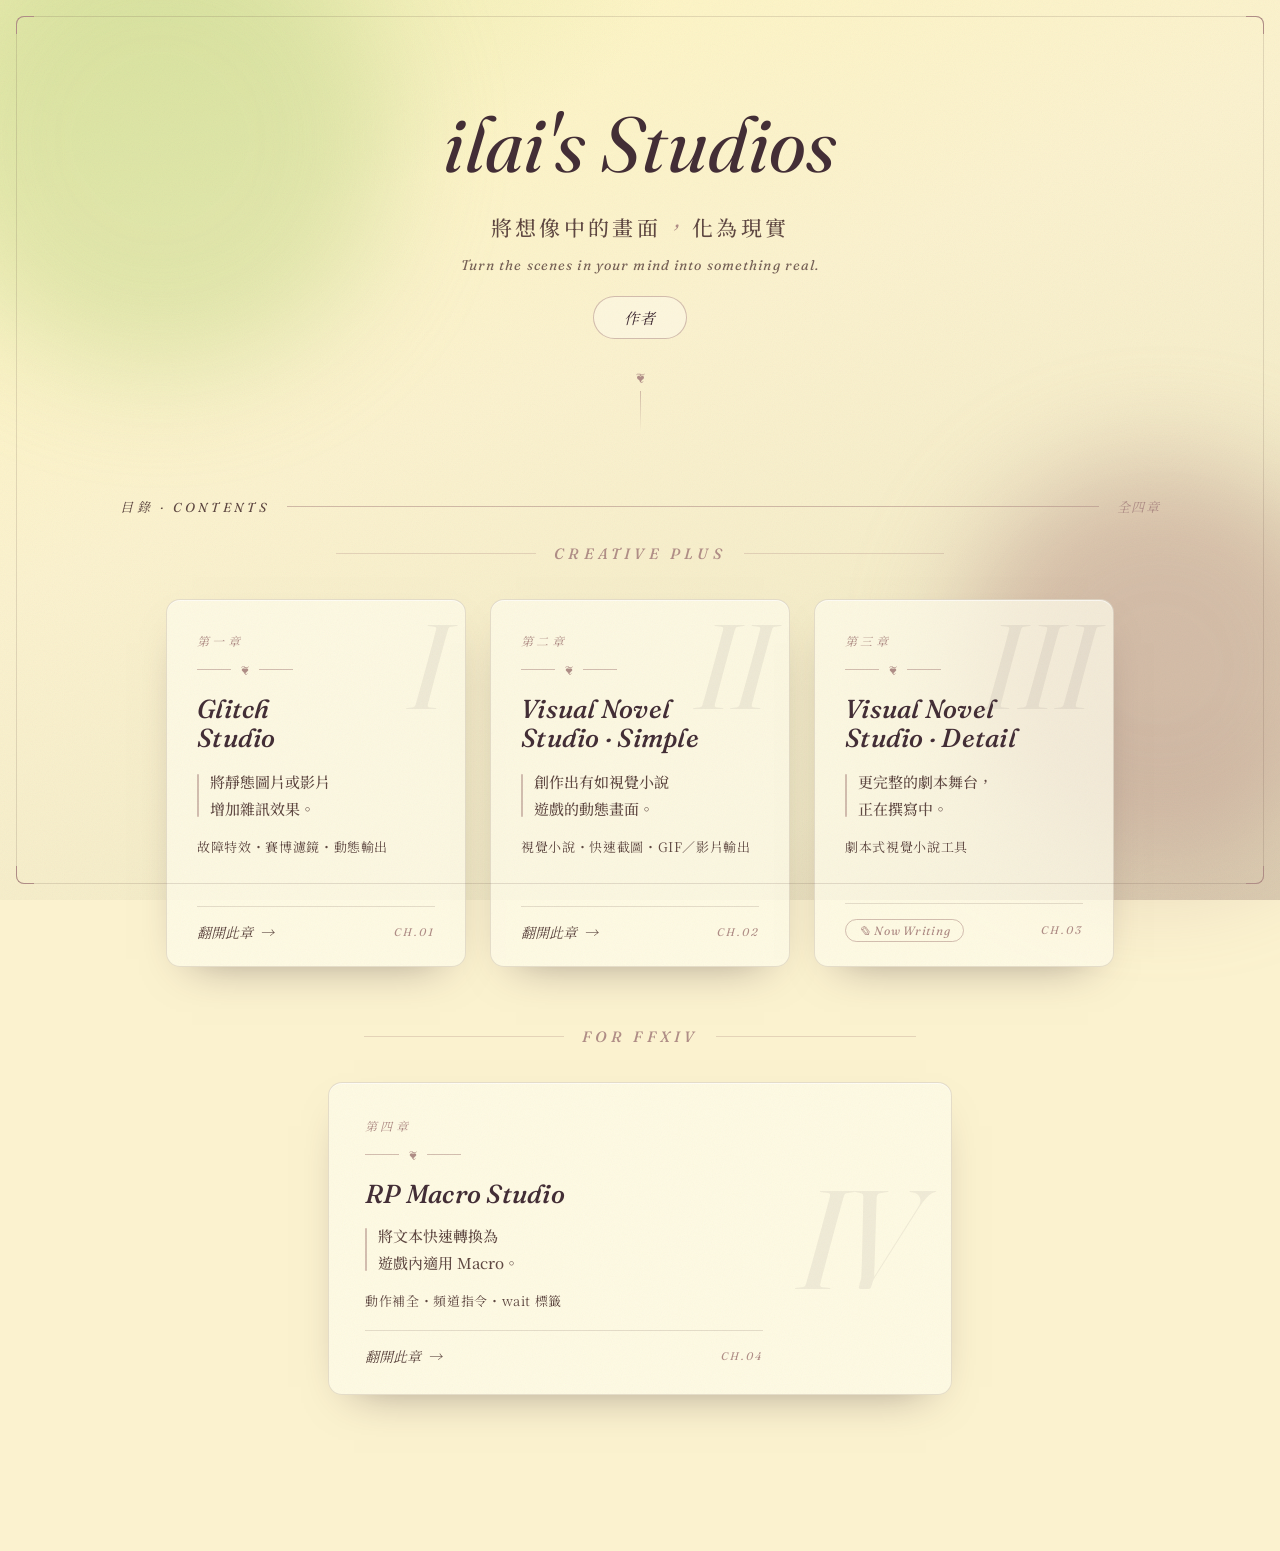
==== index.html @ 0c4a6fe7 "Refactor CSS styles for improved layout and responsiveness; update HTML structure for better accessi" ====
<!DOCTYPE html>
<html lang="zh-TW">
<head>
<meta charset="UTF-8">
<meta name="viewport" content="width=device-width, initial-scale=1">
<title>ilai's Studios</title>
<meta name="description" content="Tools for FFXIV roleplayers and creators by ilai. Visual Novel Studio, Glitch Studio, RP Macro Studio.">
<meta property="og:title" content="ilai's Studios">
<meta property="og:description" content="Tools for FFXIV roleplayers and creators">
<meta property="og:type" content="website">
<meta property="og:url" content="https://seiran-ilai.github.io/studio/">
<meta name="twitter:card" content="summary">
<meta name="twitter:title" content="ilai's Studios">
<meta name="twitter:description" content="Tools for FFXIV roleplayers and creators">

<link rel="preconnect" href="https://fonts.googleapis.com">
<link rel="preconnect" href="https://fonts.gstatic.com" crossorigin>
<link href="https://fonts.googleapis.com/css2?family=Fraunces:ital,opsz,wght@0,9..144,400;0,9..144,500;1,9..144,400;1,9..144,500&family=Noto+Serif+TC:wght@400;500;600&display=swap" rel="stylesheet">

<link rel="stylesheet" href="index.css">
</head>
<body>

  <div class="bg" aria-hidden="true"></div>
  <div class="orb orb-1" aria-hidden="true"></div>
  <div class="orb orb-2" aria-hidden="true"></div>

  <div class="frame" aria-hidden="true"><i class="tl"></i><i class="tr"></i><i class="bl"></i><i class="br"></i></div>

  <header class="hero">
    <h1 class="hero-title">ilai's&nbsp;Studios</h1>
    <p class="hero-tagline">將想像中的畫面<span class="sep">，</span>化為現實</p>
    <p class="hero-sub">Turn the scenes in your mind into something real.</p>
    <button type="button" class="cl-btn" id="open-author" aria-haspopup="dialog" aria-controls="author-modal">作者</button>
    <div class="ornament"><span class="dot">&#10086;</span><span class="drop"></span></div>
  </header>

  <div class="section-label">
    <span class="lbl">目錄 · Contents</span>
    <span class="rule"></span>
    <span class="count">全四章</span>
  </div>

  <nav class="tools" aria-label="工具列表">

    <h2 class="category-title"><span class="category-line"></span>Creative Plus<span class="category-line"></span></h2>
    <div class="tool-row creative-plus">
      <a class="tool-card" href="./glitch/" aria-label="開啟 Glitch Studio - 圖片與影片故障特效工具">
        <span class="ch-num" aria-hidden="true">I</span>
        <span class="ch-label">第一章</span>
        <div class="ch-rule"><span>&#10086;</span></div>
        <div class="tool-name">Glitch<br>Studio</div>
        <p class="ch-epigraph">將靜態圖片或影片<br>增加雜訊效果。</p>
        <div class="tool-desc">故障特效・賽博濾鏡・動態輸出</div>
        <div class="tool-open"><span class="go">翻開此章 <span aria-hidden="true">&#8594;</span></span><span class="pg">CH.01</span></div>
      </a>
      <a class="tool-card" href="./visual-novel-simple/" aria-label="開啟 Visual Novel Studio · Simple - 視覺小說快速截圖工具">
        <span class="ch-num" aria-hidden="true">II</span>
        <span class="ch-label">第二章</span>
        <div class="ch-rule"><span>&#10086;</span></div>
        <div class="tool-name">Visual Novel<br>Studio · Simple</div>
        <p class="ch-epigraph">創作出有如視覺小說<br>遊戲的動態畫面。</p>
        <div class="tool-desc">視覺小說・快速截圖・GIF／影片輸出</div>
        <div class="tool-open"><span class="go">翻開此章 <span aria-hidden="true">&#8594;</span></span><span class="pg">CH.02</span></div>
      </a>
      <div class="tool-card is-soon" aria-disabled="true" aria-label="Visual Novel Studio · Detail(撰寫中,尚未開放)">
        <span class="ch-num" aria-hidden="true">III</span>
        <span class="ch-label">第三章</span>
        <div class="ch-rule"><span>&#10086;</span></div>
        <div class="tool-name">Visual Novel<br>Studio · Detail</div>
        <p class="ch-epigraph">更完整的劇本舞台，<br>正在撰寫中。</p>
        <div class="tool-desc">劇本式視覺小說工具</div>
        <div class="tool-open"><span class="soon-badge">&#9998; Now Writing</span><span class="pg">CH.03</span></div>
      </div>
    </div>

    <h2 class="category-title"><span class="category-line"></span>For FFXIV<span class="category-line"></span></h2>
    <div class="tool-row for-ffxiv">
      <a class="tool-card tool-card--wide" href="./macro/" aria-label="開啟 RP Macro Studio - FFXIV 角色扮演巨集編輯工具">
        <span class="ch-num" aria-hidden="true">IV</span>
        <div class="tool-card-body">
          <span class="ch-label">第四章</span>
          <div class="ch-rule"><span>&#10086;</span></div>
          <div class="tool-name">RP Macro Studio</div>
          <p class="ch-epigraph">將文本快速轉換為<br>遊戲內適用 Macro。</p>
          <div class="tool-desc">動作補全・頻道指令・wait 標籤</div>
          <div class="tool-open"><span class="go">翻開此章 <span aria-hidden="true">&#8594;</span></span><span class="pg">CH.04</span></div>
        </div>
      </a>
    </div>

  </nav>

  <!-- 作者資訊 Modal -->
  <div id="author-modal" role="dialog" aria-modal="true" aria-labelledby="am-title">
    <div class="am-backdrop" data-close></div>
    <div class="am-card">
      <button type="button" class="am-close" id="close-author" aria-label="關閉">&times;</button>
      <div class="am-dot" aria-hidden="true">&#10086;</div>
      <div class="am-title" id="am-title">Made by ilai</div>
      <div class="am-links">
        <a class="am-link" href="https://www.threads.com/@ilai_sei" target="_blank" rel="noopener noreferrer" aria-label="作者的 Threads 主帳號 @ilai_sei(新分頁開啟)">
          <span class="am-plat">Threads (個人 / 工具)</span><span class="am-handle">@ilai_sei</span><span class="am-arrow" aria-hidden="true">&#8594;</span>
        </a>
        <a class="am-link" href="https://www.threads.com/@ilainosu.ffxiv" target="_blank" rel="noopener noreferrer" aria-label="作者的 FFXIV 創作 Threads 帳號 @ilainosu.ffxiv(新分頁開啟)">
          <span class="am-plat">Threads (FFXIV 創作)</span><span class="am-handle">@ilainosu.ffxiv</span><span class="am-arrow" aria-hidden="true">&#8594;</span>
        </a>
        <a class="am-link" href="https://www.plurk.com/ilai_sei" target="_blank" rel="noopener noreferrer" aria-label="作者的 Plurk 帳號 @ilai_sei(新分頁開啟)">
          <span class="am-plat">Plurk</span><span class="am-handle">@ilai_sei</span><span class="am-arrow" aria-hidden="true">&#8594;</span>
        </a>
      </div>
    </div>
  </div>

  <script src="index.js"></script>

</body>
</html>
---- index.css ----
:root {
  --cream:#fff7c0; --sage:#d4df9e; --plum:#432e36; --brown:#5f4842; --rose:#af8d86;
  --paper:rgba(255,252,235,0.72); --paper-hover:rgba(255,253,243,0.86);
  --line:rgba(95,72,66,0.16); --line-strong:rgba(175,141,134,0.55);
  --font-serif:"Fraunces","Noto Serif TC","Songti TC",Georgia,serif;
  --font-han:"Noto Serif TC","Songti TC","PingFang TC",serif;
  --font-mono:ui-monospace,"SF Mono","JetBrains Mono",Consolas,monospace;
  --ease:cubic-bezier(.22,.61,.36,1);
  --grain:url("data:image/svg+xml,%3Csvg xmlns='http://www.w3.org/2000/svg' width='180' height='180'%3E%3Cfilter id='n'%3E%3CfeTurbulence type='fractalNoise' baseFrequency='0.9' numOctaves='3' stitchTiles='stitch'/%3E%3C/filter%3E%3Crect width='100%25' height='100%25' filter='url(%23n)'/%3E%3C/svg%3E");
}
*{box-sizing:border-box;margin:0;padding:0;}
html,body{min-height:100vh;color:var(--brown);font-family:var(--font-han);-webkit-font-smoothing:antialiased;text-rendering:optimizeLegibility;}
body{
  position:relative;
  background-color:#fbf2cf;
  display:flex;flex-direction:column;align-items:center;
  padding:clamp(64px,10vw,104px) 24px 64px;overflow-x:hidden;
}
/* 固定背景層（三層漸層，搬離 body 以避免 background-attachment:fixed 的重繪成本） */
.bg{position:fixed;inset:0;z-index:0;pointer-events:none;
  background:
    radial-gradient(ellipse 72% 55% at 10% -8%, rgba(212,223,158,0.55), transparent 60%),
    radial-gradient(ellipse 64% 50% at 96% 108%, rgba(175,141,134,0.38), transparent 62%),
    linear-gradient(158deg,#fff7c0 0%,#fbf2cf 42%,#eee7c4 100%);
}
/* 背後模糊色暈 */
.orb{position:fixed;border-radius:50%;filter:blur(56px);z-index:0;pointer-events:none;}
.orb-1{width:460px;height:460px;background:#c9da92;opacity:.55;top:-90px;left:-70px;}
.orb-2{width:400px;height:400px;background:#b58f87;opacity:.50;bottom:4%;right:-80px;}
/* 全頁啞光顆粒 */
body::after{content:"";position:fixed;inset:0;z-index:1;pointer-events:none;opacity:.06;mix-blend-mode:multiply;background-image:var(--grain);}

/* ===== 視窗線框裝飾 ===== */
.frame{position:fixed;inset:16px;border:1px solid var(--line);border-radius:8px;z-index:3;pointer-events:none;
  opacity:0;transition:opacity 1s var(--ease) .2s;}
.loaded .frame{opacity:1;}
.frame i{position:absolute;width:18px;height:18px;border:1.5px solid var(--rose);}
.frame .tl{top:-1px;left:-1px;border-right:0;border-bottom:0;border-radius:8px 0 0 0;}
.frame .tr{top:-1px;right:-1px;border-left:0;border-bottom:0;border-radius:0 8px 0 0;}
.frame .bl{bottom:-1px;left:-1px;border-right:0;border-top:0;border-radius:0 0 0 8px;}
.frame .br{bottom:-1px;right:-1px;border-left:0;border-top:0;border-radius:0 0 8px 0;}

.hero,.tools,.author{position:relative;z-index:2;}

/* ===== Hero ===== */
.hero{text-align:center;margin-bottom:30px;max-width:760px;opacity:0;transform:translateY(20px);}
.loaded .hero{animation:rise .8s var(--ease) 0s forwards;}
.hero-title{font-family:var(--font-serif);font-optical-sizing:auto;font-weight:400;font-style:italic;
  font-size:clamp(46px,7.4vw,78px);line-height:1.05;color:var(--plum);letter-spacing:.005em;}
.hero-tagline{font-family:var(--font-han);font-weight:500;font-size:clamp(17px,2vw,21px);color:var(--brown);
  margin-top:26px;letter-spacing:.16em;}
.hero-tagline .sep{color:var(--rose);margin:0 .15em;font-style:italic;}
.hero-sub{font-family:var(--font-serif);font-style:italic;font-size:14px;color:var(--brown);opacity:.85;margin-top:14px;letter-spacing:.08em;}
.ornament{margin:30px auto 0;display:flex;flex-direction:column;align-items:center;gap:0;}
.ornament .dot{font-size:11px;color:var(--rose);margin-bottom:6px;}
.ornament .drop{width:1px;height:40px;background:linear-gradient(var(--line-strong),transparent);}

/* ===== Section label（線條 + 編號）===== */
.section-label{width:100%;max-width:1040px;display:flex;align-items:center;gap:18px;margin:36px 0 22px;
  opacity:0;transform:translateY(20px);}
.loaded .section-label{animation:rise .8s var(--ease) .08s forwards;}
.section-label .lbl{font-family:var(--font-serif);font-style:italic;font-size:13px;letter-spacing:.28em;
  text-transform:uppercase;color:var(--brown);white-space:nowrap;}
.section-label .rule{flex:1;height:1px;background:var(--line-strong);}
.section-label .count{font-family:var(--font-serif);font-style:italic;font-size:13px;color:var(--rose);letter-spacing:.1em;}

/* ===== Tool cards = 書籍章節扉頁 ===== */
.tools{display:block;width:100%;max-width:1000px;margin-bottom:92px;}
/* 分類標題（與卡片內「第 X 章」標籤同風格：襯線斜體大寫 + 兩側細線） */
.category-title{display:flex;align-items:center;justify-content:center;gap:18px;
  margin:60px 0 36px;font-family:var(--font-serif);font-style:italic;font-weight:500;
  font-size:15px;letter-spacing:.28em;text-transform:uppercase;color:var(--rose);
  opacity:0;transform:translateY(18px);}
.category-title:first-of-type{margin-top:6px;}
.loaded .category-title{animation:rise .8s var(--ease) forwards;}
.loaded .category-title:first-of-type{animation-delay:.12s;}
.loaded .category-title:nth-of-type(2){animation-delay:.34s;}
.category-line{flex:1;height:1px;background:var(--line-strong);opacity:.55;max-width:200px;}
/* 卡片列：水平並列、整體置中 */
.tool-row{display:flex;justify-content:center;align-items:stretch;gap:24px;flex-wrap:wrap;}
.tool-card{position:relative;display:flex;flex-direction:column;width:300px;flex:0 0 300px;min-height:368px;padding:32px 30px 24px;
  text-decoration:none;color:var(--brown);background:var(--paper);
  border:1px solid var(--line);border-radius:14px;
  box-shadow:0 1px 0 rgba(255,255,255,.65) inset,0 18px 44px -26px rgba(67,46,54,.55);
  overflow:hidden;opacity:0;transform:translateY(22px);
  transition:transform .35s var(--ease),border-color .35s var(--ease),background .35s var(--ease),box-shadow .35s var(--ease);}
.loaded .tool-card{animation:rise .8s var(--ease) forwards;}
.loaded .creative-plus .tool-card:nth-child(1){animation-delay:.18s;}
.loaded .creative-plus .tool-card:nth-child(2){animation-delay:.24s;}
.loaded .creative-plus .tool-card:nth-child(3){animation-delay:.30s;}
.loaded .for-ffxiv .tool-card{animation-delay:.40s;}
/* 撰寫中章節（不可點，半透明，無 hover 浮起） */
.tool-card.is-soon{cursor:not-allowed;opacity:.6;}
.tool-card.is-soon:hover{transform:none;background:var(--paper);border-color:var(--line);
  box-shadow:0 1px 0 rgba(255,255,255,.65) inset,0 18px 44px -26px rgba(67,46,54,.55);}
.tool-card.is-soon:hover::before{opacity:0;}
.tool-card.is-soon:hover .ch-num{opacity:.07;transform:none;}
.soon-badge{display:inline-flex;align-items:center;padding:3px 13px;border:1px solid var(--line-strong);
  border-radius:999px;font-family:var(--font-serif);font-style:italic;font-size:12px;letter-spacing:.06em;color:var(--rose);}
/* 啞光顆粒 */
.tool-card::after{content:"";position:absolute;inset:0;border-radius:inherit;pointer-events:none;background-image:var(--grain);opacity:.05;mix-blend-mode:multiply;}
/* 內框線（hover 浮現）*/
.tool-card::before{content:"";position:absolute;inset:9px;border:1px solid var(--line-strong);border-radius:9px;opacity:0;transition:opacity .35s var(--ease);pointer-events:none;}
.tool-card:hover{transform:translateY(-6px);background:var(--paper-hover);border-color:var(--line-strong);
  box-shadow:0 1px 0 rgba(255,255,255,.8) inset,0 26px 54px -24px rgba(67,46,54,.5);}
.tool-card:hover::before{opacity:.55;}
/* 按壓回饋（寫在 hover 之後，避免 transform 衝突） */
.tool-card:active{transform:translateY(-3px) scale(.995);}
.tool-card:focus-visible{outline:2px solid var(--rose);outline-offset:3px;}
/* 巨大章節羅馬數字浮水印 */
.ch-num{position:absolute;top:6px;right:20px;font-family:var(--font-serif);font-style:italic;font-weight:400;
  font-size:120px;line-height:1;color:var(--plum);opacity:.07;letter-spacing:-.02em;pointer-events:none;user-select:none;
  transition:opacity .35s var(--ease),transform .35s var(--ease);}
.tool-card:hover .ch-num{opacity:.13;transform:translateY(-3px);}
/* 章節標籤 */
.ch-label{font-family:var(--font-serif);font-style:italic;font-size:12px;letter-spacing:.28em;text-transform:uppercase;color:var(--rose);}
/* 裝飾分隔線 ── ❦ ── */
.ch-rule{display:flex;align-items:center;gap:9px;margin:13px 0 18px;width:96px;color:var(--line-strong);}
.ch-rule::before,.ch-rule::after{content:"";height:1px;flex:1;background:var(--line-strong);}
.ch-rule span{font-size:10px;color:var(--rose);}
.tool-icon{font-size:25px;line-height:1;margin-bottom:14px;filter:grayscale(.15);user-select:none;}
.tool-name{font-family:var(--font-serif);font-optical-sizing:auto;font-style:italic;font-weight:500;font-size:26px;line-height:1.12;color:var(--plum);letter-spacing:.01em;margin-bottom:16px;}
/* 章節引文 */
.ch-epigraph{position:relative;font-family:var(--font-han);font-weight:500;font-size:15px;line-height:1.78;color:var(--brown);margin-bottom:14px;padding-left:13px;}
.ch-epigraph::before{content:"";position:absolute;left:0;top:5px;bottom:5px;width:2px;background:var(--line-strong);border-radius:2px;}
.tool-desc{font-size:13px;line-height:1.7;color:var(--brown);letter-spacing:.05em;flex:1;}
.tool-open{margin-top:18px;padding-top:15px;border-top:1px solid var(--line);font-family:var(--font-serif);font-style:italic;font-size:14px;color:var(--brown);display:flex;align-items:center;justify-content:space-between;}
.tool-open .go{display:inline-flex;align-items:center;gap:7px;transition:gap .25s var(--ease),color .25s var(--ease);}
.tool-card:hover .tool-open .go{color:var(--plum);gap:12px;}
.tool-open .pg{font-size:11px;letter-spacing:.18em;color:var(--rose);}

/* ===== 橫式章節卡（第四章孤卡）===== */
.tool-card--wide{width:100%;max-width:624px;flex:0 0 auto;min-height:auto;padding:34px 188px 28px 36px;}
.tool-card--wide .tool-card-body{display:flex;flex-direction:column;}
.tool-card--wide .tool-name{margin-bottom:14px;}
.tool-card--wide .tool-desc{flex:0 0 auto;}
.tool-card--wide .ch-num{top:50%;right:40px;bottom:auto;transform:translateY(-50%);font-size:140px;}
.tool-card--wide:hover .ch-num{transform:translateY(-50%) translateY(-3px);}

/* ===== Author 面板 ===== */
.author{width:100%;max-width:560px;padding:46px 44px 38px;text-align:center;background:rgba(255,252,235,0.78);
  border:1px solid var(--line);border-radius:20px;
  box-shadow:0 1px 0 rgba(255,255,255,.7) inset,0 28px 64px -32px rgba(67,46,54,.5);
  overflow:hidden;opacity:0;transform:translateY(22px);}
.loaded .author{animation:rise .8s var(--ease) .46s forwards;}
.author::after{content:"";position:absolute;inset:0;border-radius:inherit;pointer-events:none;background-image:var(--grain);opacity:.05;mix-blend-mode:multiply;}
/* 奧付・版權頁 Colophon */
.cl-dot{font-size:12px;color:var(--rose);}
.cl-lbl{font-family:var(--font-serif);font-style:italic;font-size:12px;letter-spacing:.28em;text-transform:uppercase;color:var(--rose);margin:8px 0 16px;}
.cl-frame{border-top:1px solid var(--line-strong);border-bottom:1px solid var(--line-strong);padding:22px 0;margin-bottom:24px;}
.cl-title{font-family:var(--font-serif);font-optical-sizing:auto;font-style:italic;font-weight:500;font-size:30px;color:var(--plum);letter-spacing:.01em;}
/* 顯示作者資訊按鈕 */
.cl-btn{display:inline-flex;align-items:center;gap:10px;margin-top:22px;padding:10px 30px;cursor:pointer;
  font-family:var(--font-serif);font-style:italic;font-size:15px;letter-spacing:.04em;color:var(--plum);
  background:rgba(255,255,255,.3);border:1px solid var(--line-strong);border-radius:999px;
  transition:background .2s var(--ease),transform .2s var(--ease),box-shadow .2s var(--ease);}
.cl-btn:hover{background:rgba(255,255,255,.55);transform:translateY(-2px);box-shadow:0 10px 24px -14px rgba(67,46,54,.5);}
.cl-btn:active{transform:translateY(0) scale(.98);}
.cl-btn:focus-visible{outline:2px solid var(--rose);outline-offset:3px;}
.cl-btn .ic{font-size:14px;color:var(--rose);transition:transform .2s var(--ease);}
.cl-btn:hover .ic{transform:translateX(3px);}
.author-msg{font-family:var(--font-serif);font-style:italic;font-size:14px;color:var(--brown);line-height:2;letter-spacing:.02em;}

/* ===== 作者資訊 Modal ===== */
#author-modal{position:fixed;inset:0;z-index:40;display:flex;align-items:center;justify-content:center;padding:24px;
  opacity:0;visibility:hidden;transition:opacity .3s var(--ease),visibility .3s var(--ease);}
#author-modal.open{opacity:1;visibility:visible;}
.am-backdrop{position:absolute;inset:0;background:rgba(50,34,40,.34);backdrop-filter:blur(4px);-webkit-backdrop-filter:blur(4px);}
.am-card{position:relative;width:100%;max-width:440px;padding:40px 38px 34px;text-align:center;
  background:rgba(255,253,243,.82);backdrop-filter:blur(24px) saturate(1.3);-webkit-backdrop-filter:blur(24px) saturate(1.3);
  border:1px solid var(--line-strong);border-radius:20px;
  box-shadow:0 1px 0 rgba(255,255,255,.8) inset,0 40px 90px -40px rgba(67,46,54,.6);
  transform:translateY(16px) scale(.97);transition:transform .35s var(--ease);overflow:hidden;}
#author-modal.open .am-card{transform:translateY(0) scale(1);}
.am-card::after{content:"";position:absolute;inset:0;border-radius:inherit;pointer-events:none;background-image:var(--grain);opacity:.05;mix-blend-mode:multiply;}
.am-close{position:absolute;top:14px;right:16px;width:32px;height:32px;display:flex;align-items:center;justify-content:center;
  cursor:pointer;border:none;background:transparent;color:var(--rose);font-size:20px;line-height:1;border-radius:50%;transition:background .2s,color .2s;}
.am-close:hover{background:rgba(175,141,134,.18);color:var(--plum);}
.am-close:focus-visible{outline:2px solid var(--rose);outline-offset:2px;}
.am-dot{font-size:12px;color:var(--rose);}
.am-title{font-family:var(--font-serif);font-style:italic;font-weight:500;font-size:26px;color:var(--plum);margin:6px 0 22px;letter-spacing:.03em;}
.am-links{display:flex;flex-direction:column;}
.am-link{display:grid;grid-template-columns:minmax(130px,max-content) 1fr auto;align-items:center;gap:14px;width:100%;
  padding:15px 14px;border-bottom:1px solid var(--line);color:var(--brown);text-decoration:none;font-size:14px;border-radius:8px;
  transition:background .2s var(--ease),padding-left .2s var(--ease);}
.am-link:first-child{border-top:1px solid var(--line);}
.am-link:hover{background:rgba(255,255,255,.5);padding-left:20px;}
.am-link:focus-visible{outline:2px solid var(--rose);outline-offset:2px;}
.am-plat{font-family:var(--font-han);color:var(--plum);font-weight:600;letter-spacing:.04em;text-align:left;white-space:nowrap;}
.am-handle{font-family:var(--font-mono);font-size:12.5px;color:var(--rose);text-align:left;}
.am-arrow{color:var(--rose);font-size:14px;transition:transform .18s var(--ease);}
.am-link:hover .am-arrow{transform:translateX(4px);color:var(--plum);}

@keyframes rise{to{opacity:1;transform:translateY(0);}}

@media (prefers-reduced-motion:reduce){
  .hero,.tool-card,.author,.section-label,.category-title{animation:none!important;opacity:1!important;transform:none!important;}
  .frame{opacity:1;}
}

/* ===== 響應式 ===== */
@media (max-width:720px){
  .tool-card{flex-basis:100%;min-height:auto;}
  .tool-card--wide{max-width:100%;padding:32px 30px 24px;}
  .tool-card--wide .ch-num,.ch-num{top:6px;right:20px;bottom:auto;transform:none;font-size:88px;}
  .tool-card--wide:hover .ch-num{transform:translateY(-3px);}
  .tool-card:hover .ch-num{transform:translateY(-3px);}
}
@media (max-width:600px){
  .author{padding:36px 24px 30px;}
}
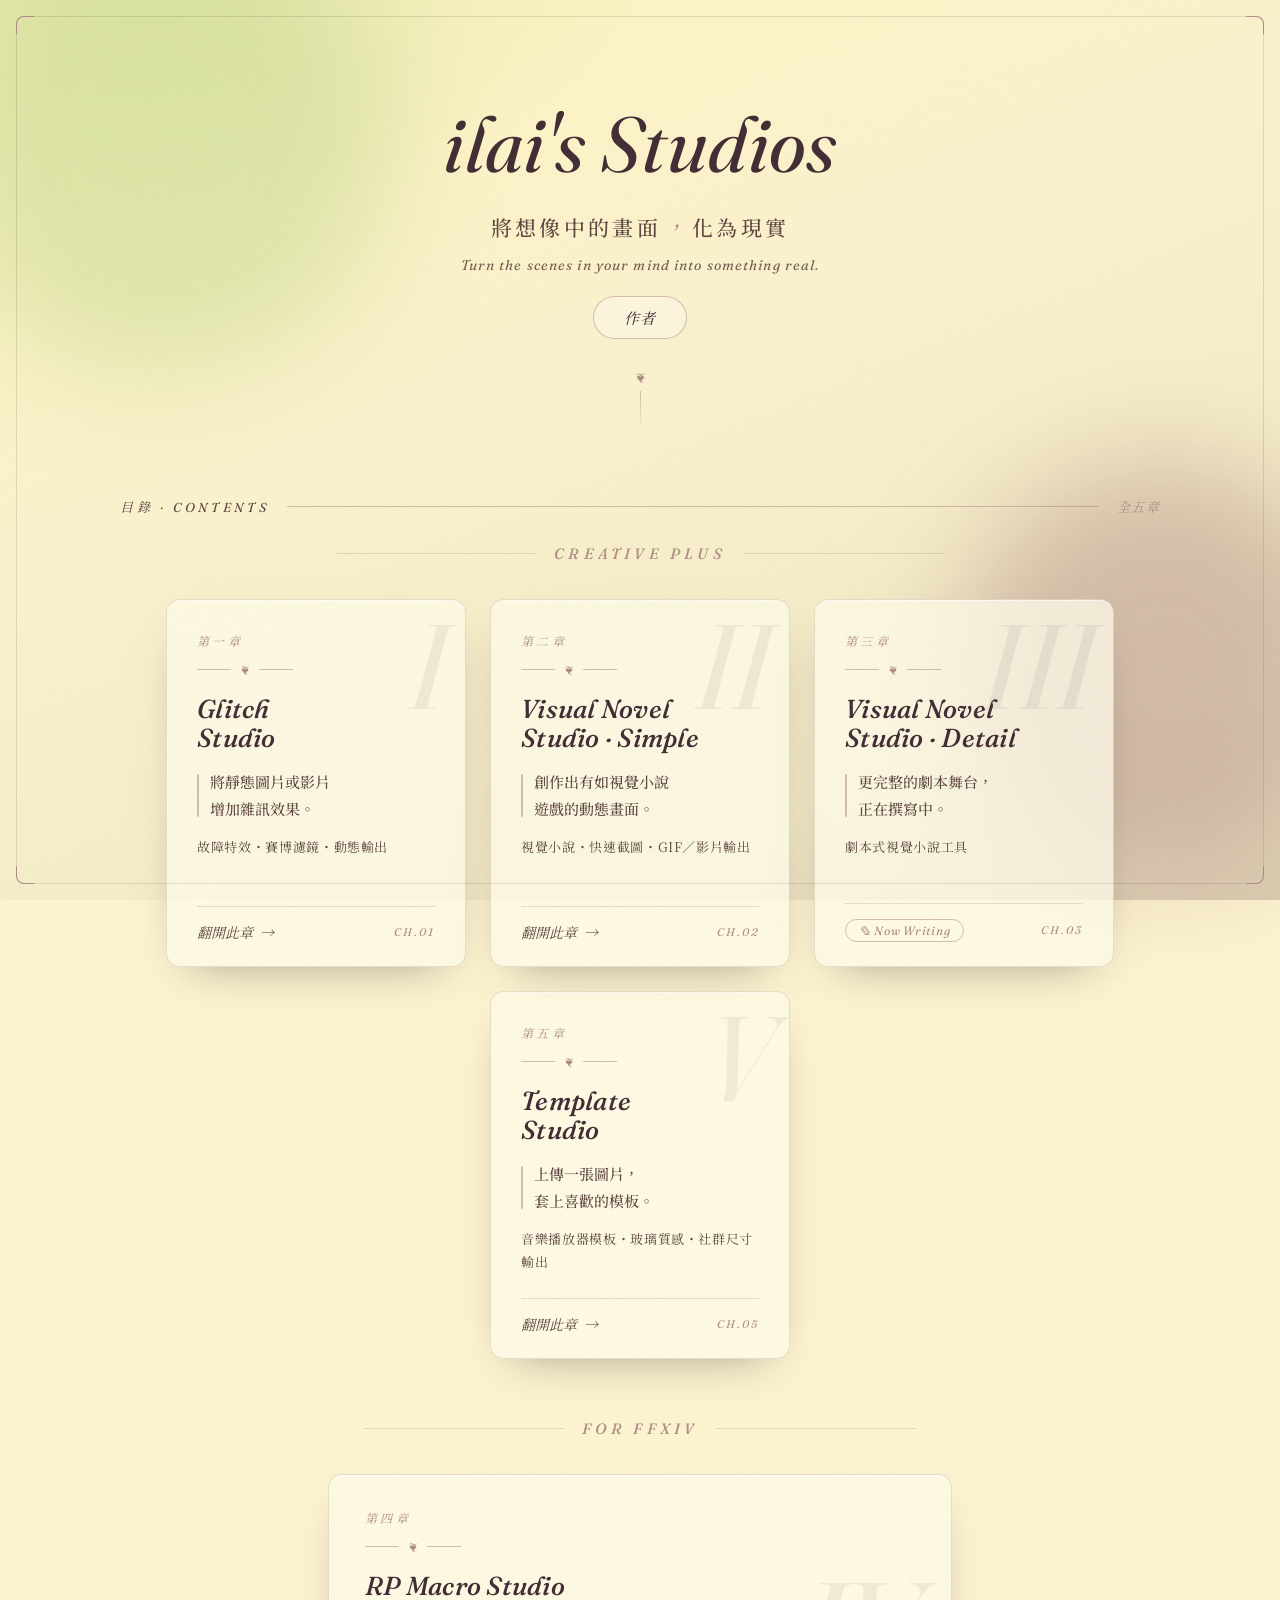
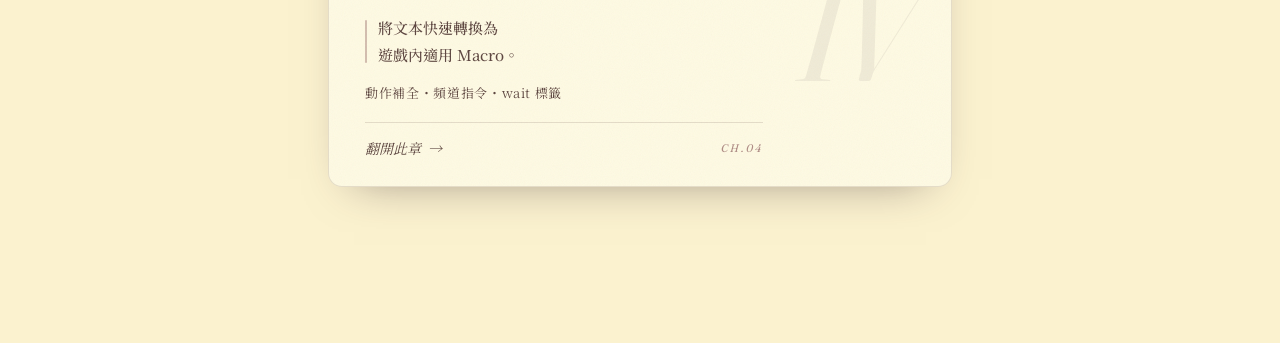
==== commit deaec4da: "新增 Template Studio:模板創作工具(第一個模板 Music Player) - 上傳圖片/影片,套用音樂播放器卡片模板 - 三種玻璃材質(霧面/鏡面/液態玻璃)+ 卡片色系(中性/純色" ====
--- a/index.html
+++ b/index.html
@@ -38,7 +38,7 @@
   <div class="section-label">
     <span class="lbl">目錄 · Contents</span>
     <span class="rule"></span>
-    <span class="count">全四章</span>
+    <span class="count">全五章</span>
   </div>
 
   <nav class="tools" aria-label="工具列表">
@@ -72,6 +72,15 @@
         <div class="tool-desc">劇本式視覺小說工具</div>
         <div class="tool-open"><span class="soon-badge">&#9998; Now Writing</span><span class="pg">CH.03</span></div>
       </div>
+      <a class="tool-card" href="./templates/" aria-label="開啟 Template Studio - 上傳圖片或影片套用模板,輸出社群尺寸素材">
+        <span class="ch-num" aria-hidden="true">V</span>
+        <span class="ch-label">第五章</span>
+        <div class="ch-rule"><span>&#10086;</span></div>
+        <div class="tool-name">Template<br>Studio</div>
+        <p class="ch-epigraph">上傳一張圖片，<br>套上喜歡的模板。</p>
+        <div class="tool-desc">音樂播放器模板・玻璃質感・社群尺寸輸出</div>
+        <div class="tool-open"><span class="go">翻開此章 <span aria-hidden="true">&#8594;</span></span><span class="pg">CH.05</span></div>
+      </a>
     </div>
 
     <h2 class="category-title"><span class="category-line"></span>For FFXIV<span class="category-line"></span></h2>
--- a/index.css
+++ b/index.css
@@ -88,6 +88,7 @@
 .loaded .creative-plus .tool-card:nth-child(1){animation-delay:.18s;}
 .loaded .creative-plus .tool-card:nth-child(2){animation-delay:.24s;}
 .loaded .creative-plus .tool-card:nth-child(3){animation-delay:.30s;}
+.loaded .creative-plus .tool-card:nth-child(4){animation-delay:.36s;}
 .loaded .for-ffxiv .tool-card{animation-delay:.40s;}
 /* 撰寫中章節（不可點，半透明，無 hover 浮起） */
 .tool-card.is-soon{cursor:not-allowed;opacity:.6;}
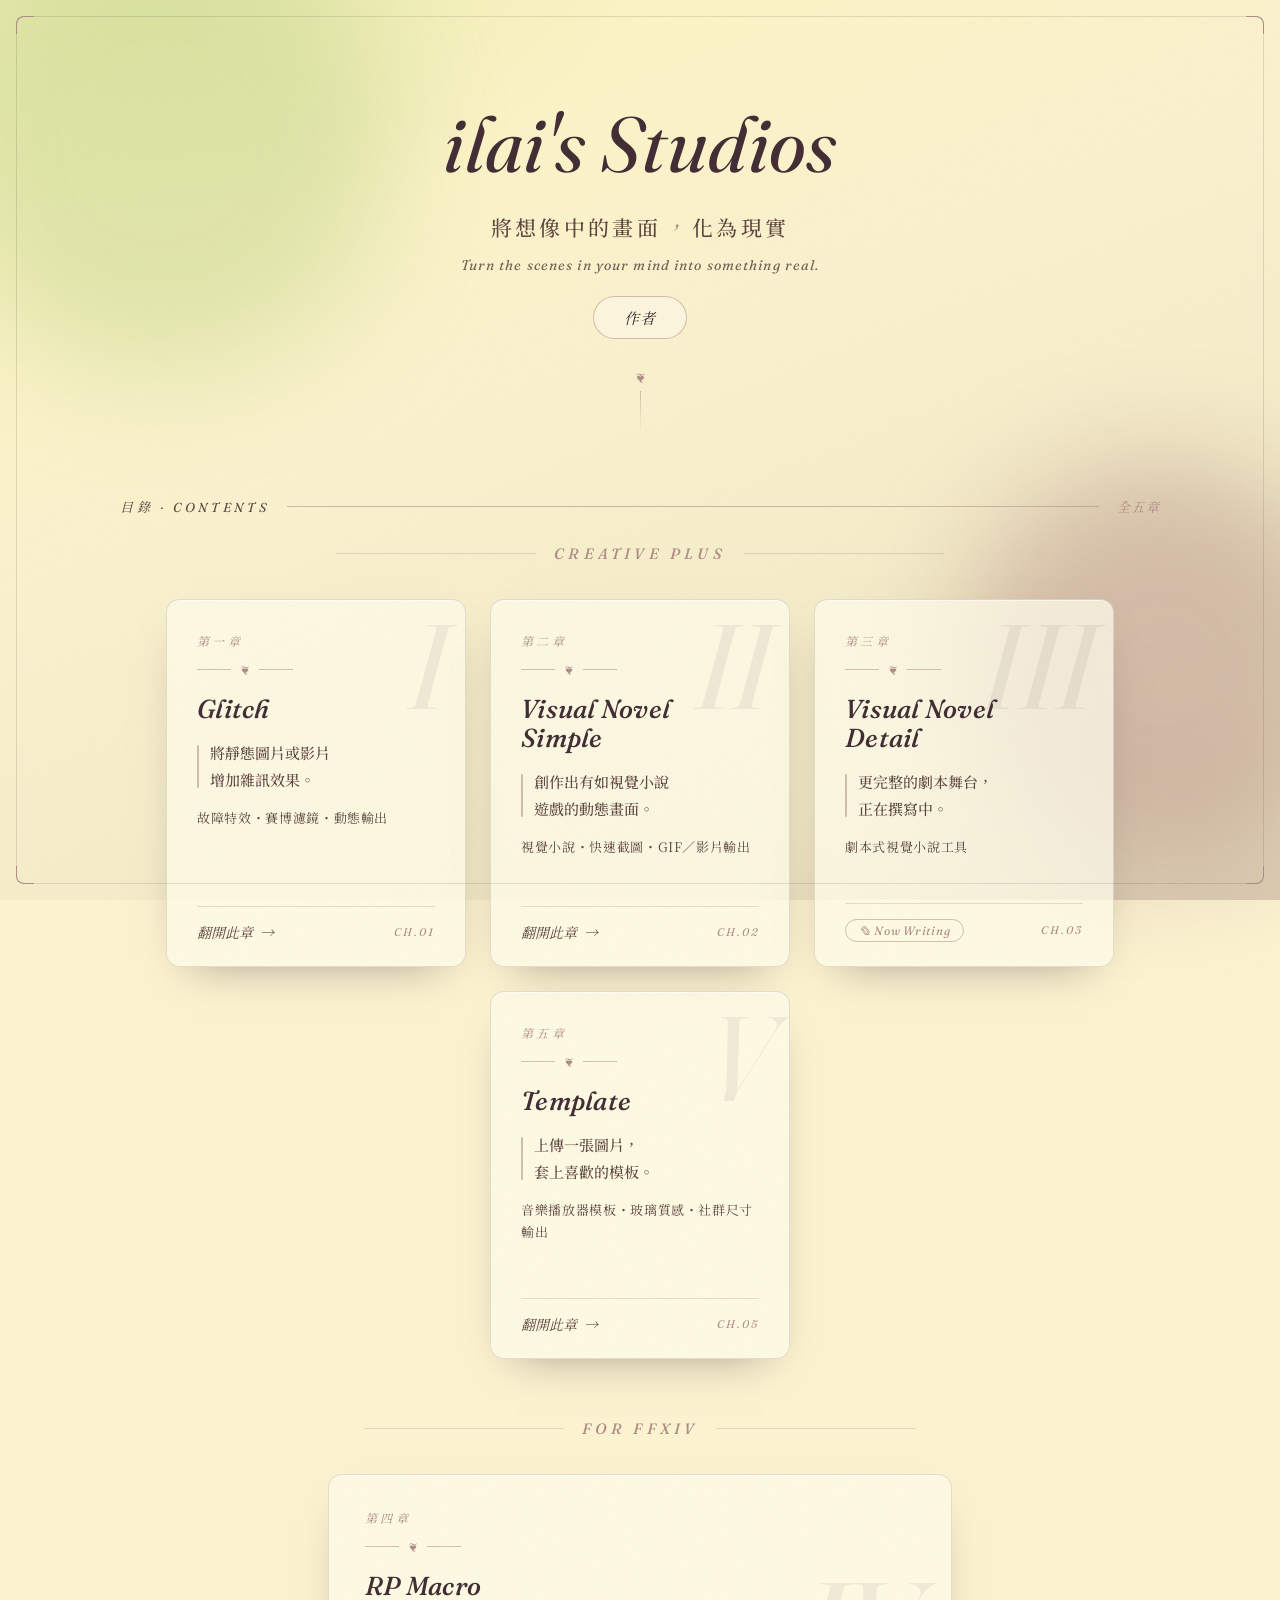
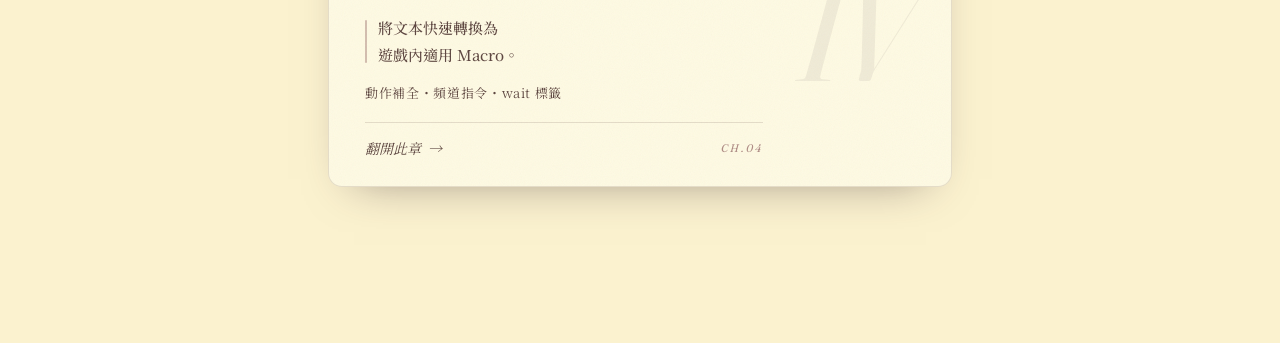
==== commit e6306557: "入口頁工具卡片名稱移除 Studio;Template Studio 與 music-player 模板更新 Co-Authored-By: Claude Opus 4.8 (1M context) " ====
--- a/index.html
+++ b/index.html
@@ -49,7 +49,7 @@
         <span class="ch-num" aria-hidden="true">I</span>
         <span class="ch-label">第一章</span>
         <div class="ch-rule"><span>&#10086;</span></div>
-        <div class="tool-name">Glitch<br>Studio</div>
+        <div class="tool-name">Glitch</div>
         <p class="ch-epigraph">將靜態圖片或影片<br>增加雜訊效果。</p>
         <div class="tool-desc">故障特效・賽博濾鏡・動態輸出</div>
         <div class="tool-open"><span class="go">翻開此章 <span aria-hidden="true">&#8594;</span></span><span class="pg">CH.01</span></div>
@@ -58,7 +58,7 @@
         <span class="ch-num" aria-hidden="true">II</span>
         <span class="ch-label">第二章</span>
         <div class="ch-rule"><span>&#10086;</span></div>
-        <div class="tool-name">Visual Novel<br>Studio · Simple</div>
+        <div class="tool-name">Visual Novel<br>Simple</div>
         <p class="ch-epigraph">創作出有如視覺小說<br>遊戲的動態畫面。</p>
         <div class="tool-desc">視覺小說・快速截圖・GIF／影片輸出</div>
         <div class="tool-open"><span class="go">翻開此章 <span aria-hidden="true">&#8594;</span></span><span class="pg">CH.02</span></div>
@@ -67,7 +67,7 @@
         <span class="ch-num" aria-hidden="true">III</span>
         <span class="ch-label">第三章</span>
         <div class="ch-rule"><span>&#10086;</span></div>
-        <div class="tool-name">Visual Novel<br>Studio · Detail</div>
+        <div class="tool-name">Visual Novel<br>Detail</div>
         <p class="ch-epigraph">更完整的劇本舞台，<br>正在撰寫中。</p>
         <div class="tool-desc">劇本式視覺小說工具</div>
         <div class="tool-open"><span class="soon-badge">&#9998; Now Writing</span><span class="pg">CH.03</span></div>
@@ -76,7 +76,7 @@
         <span class="ch-num" aria-hidden="true">V</span>
         <span class="ch-label">第五章</span>
         <div class="ch-rule"><span>&#10086;</span></div>
-        <div class="tool-name">Template<br>Studio</div>
+        <div class="tool-name">Template</div>
         <p class="ch-epigraph">上傳一張圖片，<br>套上喜歡的模板。</p>
         <div class="tool-desc">音樂播放器模板・玻璃質感・社群尺寸輸出</div>
         <div class="tool-open"><span class="go">翻開此章 <span aria-hidden="true">&#8594;</span></span><span class="pg">CH.05</span></div>
@@ -90,7 +90,7 @@
         <div class="tool-card-body">
           <span class="ch-label">第四章</span>
           <div class="ch-rule"><span>&#10086;</span></div>
-          <div class="tool-name">RP Macro Studio</div>
+          <div class="tool-name">RP Macro</div>
           <p class="ch-epigraph">將文本快速轉換為<br>遊戲內適用 Macro。</p>
           <div class="tool-desc">動作補全・頻道指令・wait 標籤</div>
           <div class="tool-open"><span class="go">翻開此章 <span aria-hidden="true">&#8594;</span></span><span class="pg">CH.04</span></div>
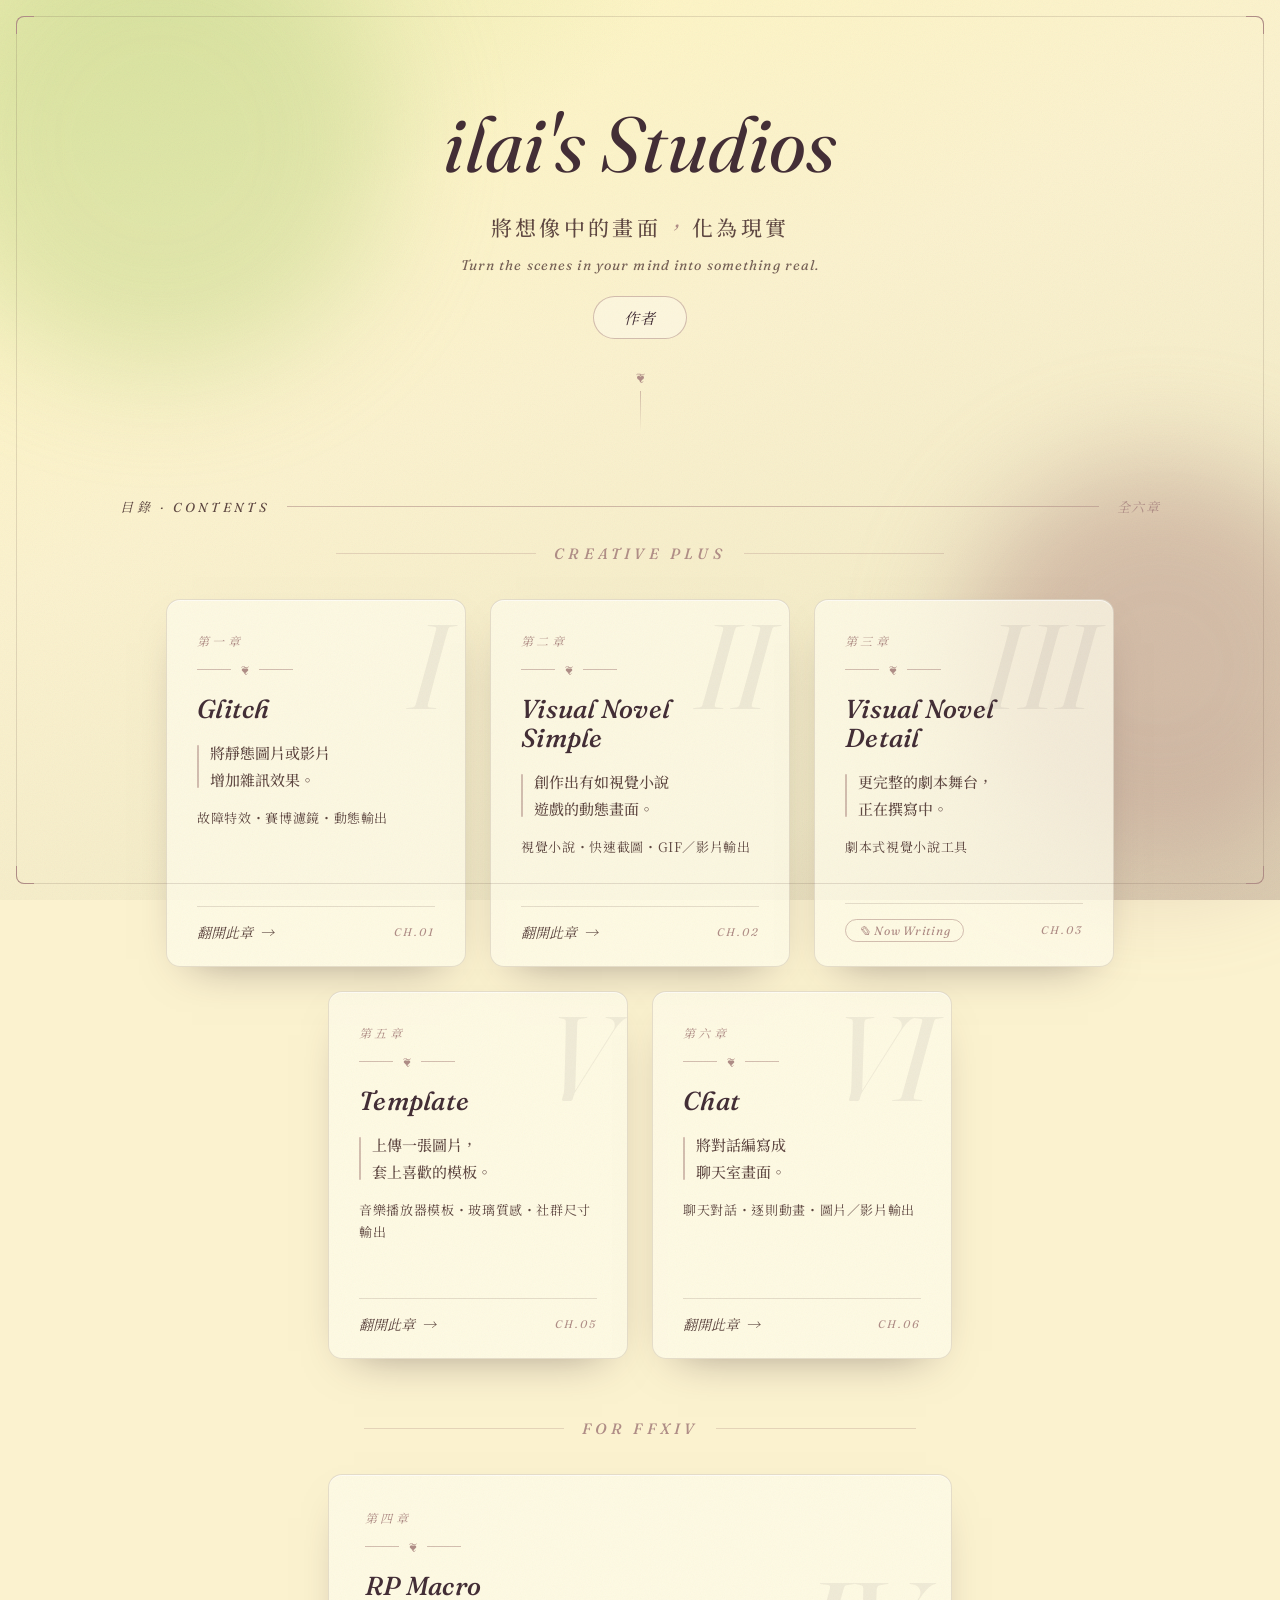
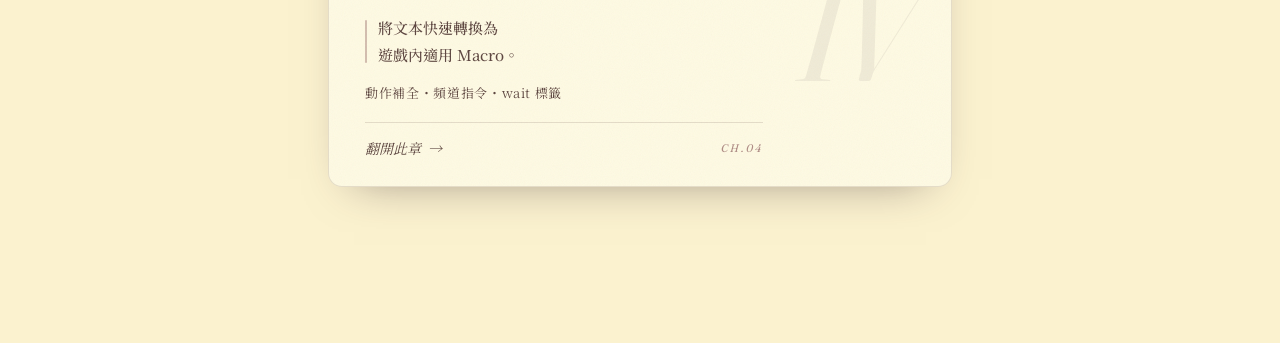
==== commit 32ba8c83: "新增 Chat 工具並接上入口頁;各頁標題移除 Studio - Chat Studio 拆成 index.html/css/js 三檔,背景圖編輯改點預覽上傳 - Chat 新增已讀標記(每則/群組" ====
--- a/index.html
+++ b/index.html
@@ -38,7 +38,7 @@
   <div class="section-label">
     <span class="lbl">目錄 · Contents</span>
     <span class="rule"></span>
-    <span class="count">全五章</span>
+    <span class="count">全六章</span>
   </div>
 
   <nav class="tools" aria-label="工具列表">
@@ -80,6 +80,15 @@
         <p class="ch-epigraph">上傳一張圖片，<br>套上喜歡的模板。</p>
         <div class="tool-desc">音樂播放器模板・玻璃質感・社群尺寸輸出</div>
         <div class="tool-open"><span class="go">翻開此章 <span aria-hidden="true">&#8594;</span></span><span class="pg">CH.05</span></div>
+      </a>
+      <a class="tool-card" href="./chat/" aria-label="開啟 Chat - 聊天對話截圖與動態輸出工具">
+        <span class="ch-num" aria-hidden="true">VI</span>
+        <span class="ch-label">第六章</span>
+        <div class="ch-rule"><span>&#10086;</span></div>
+        <div class="tool-name">Chat</div>
+        <p class="ch-epigraph">將對話編寫成<br>聊天室畫面。</p>
+        <div class="tool-desc">聊天對話・逐則動畫・圖片／影片輸出</div>
+        <div class="tool-open"><span class="go">翻開此章 <span aria-hidden="true">&#8594;</span></span><span class="pg">CH.06</span></div>
       </a>
     </div>
 
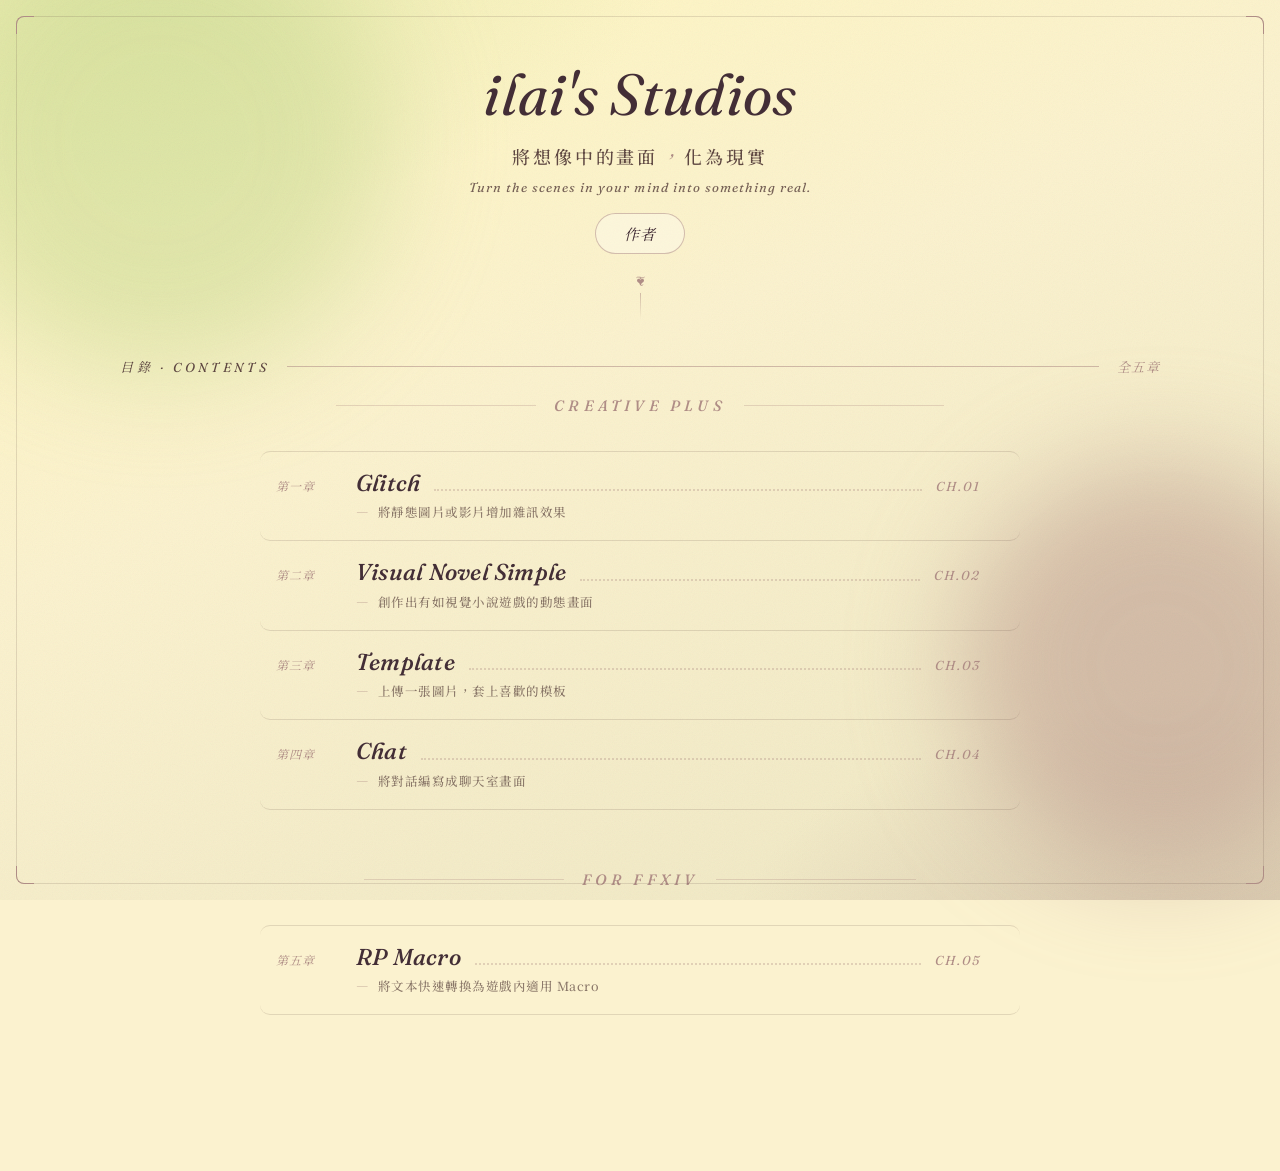
==== commit 90b07399: "全工具統一淺色霧面風格 + vn-simple UX 優化、移除主題切換 統一視覺系列(淺色霧面玻璃 + 低飽和分色識別): - 共用手法:霧面 backdrop-filter 面板、消光 grain" ====
--- a/index.html
+++ b/index.html
@@ -4,7 +4,7 @@
 <meta charset="UTF-8">
 <meta name="viewport" content="width=device-width, initial-scale=1">
 <title>ilai's Studios</title>
-<meta name="description" content="Tools for FFXIV roleplayers and creators by ilai. Visual Novel Studio, Glitch Studio, RP Macro Studio.">
+<meta name="description" content="Tools for FFXIV roleplayers and creators by ilai. Visual Novel, Glitch, RP Macro.">
 <meta property="og:title" content="ilai's Studios">
 <meta property="og:description" content="Tools for FFXIV roleplayers and creators">
 <meta property="og:type" content="website">
@@ -38,72 +38,61 @@
   <div class="section-label">
     <span class="lbl">目錄 · Contents</span>
     <span class="rule"></span>
-    <span class="count">全六章</span>
+    <span class="count">全五章</span>
   </div>
 
-  <nav class="tools" aria-label="工具列表">
+  <nav class="tools" aria-label="工具目錄">
 
     <h2 class="category-title"><span class="category-line"></span>Creative Plus<span class="category-line"></span></h2>
-    <div class="tool-row creative-plus">
-      <a class="tool-card" href="./glitch/" aria-label="開啟 Glitch Studio - 圖片與影片故障特效工具">
-        <span class="ch-num" aria-hidden="true">I</span>
-        <span class="ch-label">第一章</span>
-        <div class="ch-rule"><span>&#10086;</span></div>
-        <div class="tool-name">Glitch</div>
-        <p class="ch-epigraph">將靜態圖片或影片<br>增加雜訊效果。</p>
-        <div class="tool-desc">故障特效・賽博濾鏡・動態輸出</div>
-        <div class="tool-open"><span class="go">翻開此章 <span aria-hidden="true">&#8594;</span></span><span class="pg">CH.01</span></div>
+    <div class="toc">
+      <a class="toc-item" href="./glitch/" aria-label="開啟 Glitch - 圖片與影片故障特效工具">
+        <span class="toc-no">第一章</span>
+        <span class="toc-head">
+          <span class="toc-name">Glitch</span>
+          <span class="toc-dots" aria-hidden="true"></span>
+          <span class="toc-pg">CH.01<span class="toc-arrow" aria-hidden="true">&#8594;</span></span>
+        </span>
+        <span class="toc-note">將靜態圖片或影片增加雜訊效果</span>
       </a>
-      <a class="tool-card" href="./visual-novel-simple/" aria-label="開啟 Visual Novel Studio · Simple - 視覺小說快速截圖工具">
-        <span class="ch-num" aria-hidden="true">II</span>
-        <span class="ch-label">第二章</span>
-        <div class="ch-rule"><span>&#10086;</span></div>
-        <div class="tool-name">Visual Novel<br>Simple</div>
-        <p class="ch-epigraph">創作出有如視覺小說<br>遊戲的動態畫面。</p>
-        <div class="tool-desc">視覺小說・快速截圖・GIF／影片輸出</div>
-        <div class="tool-open"><span class="go">翻開此章 <span aria-hidden="true">&#8594;</span></span><span class="pg">CH.02</span></div>
+      <a class="toc-item" href="./visual-novel-simple/" aria-label="開啟 Visual Novel Simple - 視覺小說快速截圖工具">
+        <span class="toc-no">第二章</span>
+        <span class="toc-head">
+          <span class="toc-name">Visual Novel Simple</span>
+          <span class="toc-dots" aria-hidden="true"></span>
+          <span class="toc-pg">CH.02<span class="toc-arrow" aria-hidden="true">&#8594;</span></span>
+        </span>
+        <span class="toc-note">創作出有如視覺小說遊戲的動態畫面</span>
       </a>
-      <div class="tool-card is-soon" aria-disabled="true" aria-label="Visual Novel Studio · Detail(撰寫中,尚未開放)">
-        <span class="ch-num" aria-hidden="true">III</span>
-        <span class="ch-label">第三章</span>
-        <div class="ch-rule"><span>&#10086;</span></div>
-        <div class="tool-name">Visual Novel<br>Detail</div>
-        <p class="ch-epigraph">更完整的劇本舞台，<br>正在撰寫中。</p>
-        <div class="tool-desc">劇本式視覺小說工具</div>
-        <div class="tool-open"><span class="soon-badge">&#9998; Now Writing</span><span class="pg">CH.03</span></div>
-      </div>
-      <a class="tool-card" href="./templates/" aria-label="開啟 Template Studio - 上傳圖片或影片套用模板,輸出社群尺寸素材">
-        <span class="ch-num" aria-hidden="true">V</span>
-        <span class="ch-label">第五章</span>
-        <div class="ch-rule"><span>&#10086;</span></div>
-        <div class="tool-name">Template</div>
-        <p class="ch-epigraph">上傳一張圖片，<br>套上喜歡的模板。</p>
-        <div class="tool-desc">音樂播放器模板・玻璃質感・社群尺寸輸出</div>
-        <div class="tool-open"><span class="go">翻開此章 <span aria-hidden="true">&#8594;</span></span><span class="pg">CH.05</span></div>
+      <a class="toc-item" href="./templates/" aria-label="開啟 Template - 上傳圖片或影片套用模板,輸出社群尺寸素材">
+        <span class="toc-no">第三章</span>
+        <span class="toc-head">
+          <span class="toc-name">Template</span>
+          <span class="toc-dots" aria-hidden="true"></span>
+          <span class="toc-pg">CH.03<span class="toc-arrow" aria-hidden="true">&#8594;</span></span>
+        </span>
+        <span class="toc-note">上傳一張圖片，套上喜歡的模板</span>
       </a>
-      <a class="tool-card" href="./chat/" aria-label="開啟 Chat - 聊天對話截圖與動態輸出工具">
-        <span class="ch-num" aria-hidden="true">VI</span>
-        <span class="ch-label">第六章</span>
-        <div class="ch-rule"><span>&#10086;</span></div>
-        <div class="tool-name">Chat</div>
-        <p class="ch-epigraph">將對話編寫成<br>聊天室畫面。</p>
-        <div class="tool-desc">聊天對話・逐則動畫・圖片／影片輸出</div>
-        <div class="tool-open"><span class="go">翻開此章 <span aria-hidden="true">&#8594;</span></span><span class="pg">CH.06</span></div>
+      <a class="toc-item" href="./chat/" aria-label="開啟 Chat - 聊天對話截圖與動態輸出工具">
+        <span class="toc-no">第四章</span>
+        <span class="toc-head">
+          <span class="toc-name">Chat</span>
+          <span class="toc-dots" aria-hidden="true"></span>
+          <span class="toc-pg">CH.04<span class="toc-arrow" aria-hidden="true">&#8594;</span></span>
+        </span>
+        <span class="toc-note">將對話編寫成聊天室畫面</span>
       </a>
     </div>
 
     <h2 class="category-title"><span class="category-line"></span>For FFXIV<span class="category-line"></span></h2>
-    <div class="tool-row for-ffxiv">
-      <a class="tool-card tool-card--wide" href="./macro/" aria-label="開啟 RP Macro Studio - FFXIV 角色扮演巨集編輯工具">
-        <span class="ch-num" aria-hidden="true">IV</span>
-        <div class="tool-card-body">
-          <span class="ch-label">第四章</span>
-          <div class="ch-rule"><span>&#10086;</span></div>
-          <div class="tool-name">RP Macro</div>
-          <p class="ch-epigraph">將文本快速轉換為<br>遊戲內適用 Macro。</p>
-          <div class="tool-desc">動作補全・頻道指令・wait 標籤</div>
-          <div class="tool-open"><span class="go">翻開此章 <span aria-hidden="true">&#8594;</span></span><span class="pg">CH.04</span></div>
-        </div>
+    <div class="toc">
+      <a class="toc-item" href="./macro/" aria-label="開啟 RP Macro - FFXIV 角色扮演巨集編輯工具">
+        <span class="toc-no">第五章</span>
+        <span class="toc-head">
+          <span class="toc-name">RP Macro</span>
+          <span class="toc-dots" aria-hidden="true"></span>
+          <span class="toc-pg">CH.05<span class="toc-arrow" aria-hidden="true">&#8594;</span></span>
+        </span>
+        <span class="toc-note">將文本快速轉換為遊戲內適用 Macro</span>
       </a>
     </div>
 
--- a/index.css
+++ b/index.css
@@ -14,7 +14,7 @@
   position:relative;
   background-color:#fbf2cf;
   display:flex;flex-direction:column;align-items:center;
-  padding:clamp(64px,10vw,104px) 24px 64px;overflow-x:hidden;
+  padding:clamp(40px,6vw,64px) 24px 64px;overflow-x:hidden;
 }
 /* 固定背景層（三層漸層，搬離 body 以避免 background-attachment:fixed 的重繪成本） */
 .bg{position:fixed;inset:0;z-index:0;pointer-events:none;
@@ -43,20 +43,20 @@
 .hero,.tools,.author{position:relative;z-index:2;}
 
 /* ===== Hero ===== */
-.hero{text-align:center;margin-bottom:30px;max-width:760px;opacity:0;transform:translateY(20px);}
+.hero{text-align:center;margin-bottom:18px;max-width:760px;opacity:0;transform:translateY(20px);}
 .loaded .hero{animation:rise .8s var(--ease) 0s forwards;}
 .hero-title{font-family:var(--font-serif);font-optical-sizing:auto;font-weight:400;font-style:italic;
-  font-size:clamp(46px,7.4vw,78px);line-height:1.05;color:var(--plum);letter-spacing:.005em;}
-.hero-tagline{font-family:var(--font-han);font-weight:500;font-size:clamp(17px,2vw,21px);color:var(--brown);
-  margin-top:26px;letter-spacing:.16em;}
+  font-size:clamp(38px,5.4vw,58px);line-height:1.05;color:var(--plum);letter-spacing:.005em;}
+.hero-tagline{font-family:var(--font-han);font-weight:500;font-size:clamp(15px,1.7vw,18px);color:var(--brown);
+  margin-top:18px;letter-spacing:.16em;}
 .hero-tagline .sep{color:var(--rose);margin:0 .15em;font-style:italic;}
-.hero-sub{font-family:var(--font-serif);font-style:italic;font-size:14px;color:var(--brown);opacity:.85;margin-top:14px;letter-spacing:.08em;}
-.ornament{margin:30px auto 0;display:flex;flex-direction:column;align-items:center;gap:0;}
-.ornament .dot{font-size:11px;color:var(--rose);margin-bottom:6px;}
-.ornament .drop{width:1px;height:40px;background:linear-gradient(var(--line-strong),transparent);}
+.hero-sub{font-family:var(--font-serif);font-style:italic;font-size:13px;color:var(--brown);opacity:.85;margin-top:10px;letter-spacing:.08em;}
+.ornament{margin:18px auto 0;display:flex;flex-direction:column;align-items:center;gap:0;}
+.ornament .dot{font-size:11px;color:var(--rose);margin-bottom:5px;}
+.ornament .drop{width:1px;height:26px;background:linear-gradient(var(--line-strong),transparent);}
 
 /* ===== Section label（線條 + 編號）===== */
-.section-label{width:100%;max-width:1040px;display:flex;align-items:center;gap:18px;margin:36px 0 22px;
+.section-label{width:100%;max-width:1040px;display:flex;align-items:center;gap:18px;margin:20px 0 14px;
   opacity:0;transform:translateY(20px);}
 .loaded .section-label{animation:rise .8s var(--ease) .08s forwards;}
 .section-label .lbl{font-family:var(--font-serif);font-style:italic;font-size:13px;letter-spacing:.28em;
@@ -64,8 +64,8 @@
 .section-label .rule{flex:1;height:1px;background:var(--line-strong);}
 .section-label .count{font-family:var(--font-serif);font-style:italic;font-size:13px;color:var(--rose);letter-spacing:.1em;}
 
-/* ===== Tool cards = 書籍章節扉頁 ===== */
-.tools{display:block;width:100%;max-width:1000px;margin-bottom:92px;}
+/* ===== Tool list = 書籍目錄 ===== */
+.tools{display:block;width:100%;max-width:760px;margin-bottom:92px;}
 /* 分類標題（與卡片內「第 X 章」標籤同風格：襯線斜體大寫 + 兩側細線） */
 .category-title{display:flex;align-items:center;justify-content:center;gap:18px;
   margin:60px 0 36px;font-family:var(--font-serif);font-style:italic;font-weight:500;
@@ -76,70 +76,43 @@
 .loaded .category-title:first-of-type{animation-delay:.12s;}
 .loaded .category-title:nth-of-type(2){animation-delay:.34s;}
 .category-line{flex:1;height:1px;background:var(--line-strong);opacity:.55;max-width:200px;}
-/* 卡片列：水平並列、整體置中 */
-.tool-row{display:flex;justify-content:center;align-items:stretch;gap:24px;flex-wrap:wrap;}
-.tool-card{position:relative;display:flex;flex-direction:column;width:300px;flex:0 0 300px;min-height:368px;padding:32px 30px 24px;
-  text-decoration:none;color:var(--brown);background:var(--paper);
-  border:1px solid var(--line);border-radius:14px;
-  box-shadow:0 1px 0 rgba(255,255,255,.65) inset,0 18px 44px -26px rgba(67,46,54,.55);
-  overflow:hidden;opacity:0;transform:translateY(22px);
-  transition:transform .35s var(--ease),border-color .35s var(--ease),background .35s var(--ease),box-shadow .35s var(--ease);}
-.loaded .tool-card{animation:rise .8s var(--ease) forwards;}
-.loaded .creative-plus .tool-card:nth-child(1){animation-delay:.18s;}
-.loaded .creative-plus .tool-card:nth-child(2){animation-delay:.24s;}
-.loaded .creative-plus .tool-card:nth-child(3){animation-delay:.30s;}
-.loaded .creative-plus .tool-card:nth-child(4){animation-delay:.36s;}
-.loaded .for-ffxiv .tool-card{animation-delay:.40s;}
-/* 撰寫中章節（不可點，半透明，無 hover 浮起） */
-.tool-card.is-soon{cursor:not-allowed;opacity:.6;}
-.tool-card.is-soon:hover{transform:none;background:var(--paper);border-color:var(--line);
-  box-shadow:0 1px 0 rgba(255,255,255,.65) inset,0 18px 44px -26px rgba(67,46,54,.55);}
-.tool-card.is-soon:hover::before{opacity:0;}
-.tool-card.is-soon:hover .ch-num{opacity:.07;transform:none;}
-.soon-badge{display:inline-flex;align-items:center;padding:3px 13px;border:1px solid var(--line-strong);
-  border-radius:999px;font-family:var(--font-serif);font-style:italic;font-size:12px;letter-spacing:.06em;color:var(--rose);}
-/* 啞光顆粒 */
-.tool-card::after{content:"";position:absolute;inset:0;border-radius:inherit;pointer-events:none;background-image:var(--grain);opacity:.05;mix-blend-mode:multiply;}
-/* 內框線（hover 浮現）*/
-.tool-card::before{content:"";position:absolute;inset:9px;border:1px solid var(--line-strong);border-radius:9px;opacity:0;transition:opacity .35s var(--ease);pointer-events:none;}
-.tool-card:hover{transform:translateY(-6px);background:var(--paper-hover);border-color:var(--line-strong);
-  box-shadow:0 1px 0 rgba(255,255,255,.8) inset,0 26px 54px -24px rgba(67,46,54,.5);}
-.tool-card:hover::before{opacity:.55;}
-/* 按壓回饋（寫在 hover 之後，避免 transform 衝突） */
-.tool-card:active{transform:translateY(-3px) scale(.995);}
-.tool-card:focus-visible{outline:2px solid var(--rose);outline-offset:3px;}
-/* 巨大章節羅馬數字浮水印 */
-.ch-num{position:absolute;top:6px;right:20px;font-family:var(--font-serif);font-style:italic;font-weight:400;
-  font-size:120px;line-height:1;color:var(--plum);opacity:.07;letter-spacing:-.02em;pointer-events:none;user-select:none;
-  transition:opacity .35s var(--ease),transform .35s var(--ease);}
-.tool-card:hover .ch-num{opacity:.13;transform:translateY(-3px);}
-/* 章節標籤 */
-.ch-label{font-family:var(--font-serif);font-style:italic;font-size:12px;letter-spacing:.28em;text-transform:uppercase;color:var(--rose);}
-/* 裝飾分隔線 ── ❦ ── */
-.ch-rule{display:flex;align-items:center;gap:9px;margin:13px 0 18px;width:96px;color:var(--line-strong);}
-.ch-rule::before,.ch-rule::after{content:"";height:1px;flex:1;background:var(--line-strong);}
-.ch-rule span{font-size:10px;color:var(--rose);}
-.tool-icon{font-size:25px;line-height:1;margin-bottom:14px;filter:grayscale(.15);user-select:none;}
-.tool-name{font-family:var(--font-serif);font-optical-sizing:auto;font-style:italic;font-weight:500;font-size:26px;line-height:1.12;color:var(--plum);letter-spacing:.01em;margin-bottom:16px;}
-/* 章節引文 */
-.ch-epigraph{position:relative;font-family:var(--font-han);font-weight:500;font-size:15px;line-height:1.78;color:var(--brown);margin-bottom:14px;padding-left:13px;}
-.ch-epigraph::before{content:"";position:absolute;left:0;top:5px;bottom:5px;width:2px;background:var(--line-strong);border-radius:2px;}
-.tool-desc{font-size:13px;line-height:1.7;color:var(--brown);letter-spacing:.05em;flex:1;}
-.tool-open{margin-top:18px;padding-top:15px;border-top:1px solid var(--line);font-family:var(--font-serif);font-style:italic;font-size:14px;color:var(--brown);display:flex;align-items:center;justify-content:space-between;}
-.tool-open .go{display:inline-flex;align-items:center;gap:7px;transition:gap .25s var(--ease),color .25s var(--ease);}
-.tool-card:hover .tool-open .go{color:var(--plum);gap:12px;}
-.tool-open .pg{font-size:11px;letter-spacing:.18em;color:var(--rose);}
-
-/* ===== 橫式章節卡（第四章孤卡）===== */
-.tool-card--wide{width:100%;max-width:624px;flex:0 0 auto;min-height:auto;padding:34px 188px 28px 36px;}
-.tool-card--wide .tool-card-body{display:flex;flex-direction:column;}
-.tool-card--wide .tool-name{margin-bottom:14px;}
-.tool-card--wide .tool-desc{flex:0 0 auto;}
-.tool-card--wide .ch-num{top:50%;right:40px;bottom:auto;transform:translateY(-50%);font-size:140px;}
-.tool-card--wide:hover .ch-num{transform:translateY(-50%) translateY(-3px);}
+/* 目錄列：單欄、由上而下;每列一章 */
+.toc{display:flex;flex-direction:column;}
+.toc-item{position:relative;display:grid;grid-template-columns:62px 1fr;align-items:baseline;column-gap:18px;row-gap:6px;
+  padding:18px 16px;text-decoration:none;color:var(--brown);border-bottom:1px solid var(--line);border-radius:10px;
+  opacity:0;transform:translateY(16px);
+  transition:background .3s var(--ease),padding-left .3s var(--ease),box-shadow .3s var(--ease);}
+.toc-item:first-child{border-top:1px solid var(--line);}
+.loaded .toc-item{animation:rise .8s var(--ease) forwards;}
+.loaded .toc-item:nth-child(1){animation-delay:.16s;}
+.loaded .toc-item:nth-child(2){animation-delay:.22s;}
+.loaded .toc-item:nth-child(3){animation-delay:.28s;}
+.loaded .toc-item:nth-child(4){animation-delay:.34s;}
+.toc-item:hover{background:var(--paper);padding-left:26px;box-shadow:0 1px 0 rgba(255,255,255,.6) inset;}
+.toc-item:active{background:var(--paper-hover);}
+.toc-item:focus-visible{outline:2px solid var(--rose);outline-offset:3px;}
+/* 章次標籤 */
+.toc-no{font-family:var(--font-serif);font-style:italic;font-size:12px;letter-spacing:.1em;color:var(--rose);white-space:nowrap;}
+/* 章名 ····· 頁碼(目錄引導點線) */
+.toc-head{display:flex;align-items:baseline;gap:14px;min-width:0;}
+.toc-name{font-family:var(--font-serif);font-optical-sizing:auto;font-style:italic;font-weight:500;font-size:23px;
+  line-height:1.15;color:var(--plum);letter-spacing:.01em;white-space:nowrap;transition:color .25s var(--ease);}
+.toc-item:hover .toc-name{color:var(--brown);}
+.toc-dots{flex:1;align-self:flex-end;min-width:24px;border-bottom:2px dotted var(--line-strong);opacity:.6;transform:translateY(-5px);
+  transition:opacity .25s var(--ease);}
+.toc-item:hover .toc-dots{opacity:.9;}
+.toc-pg{display:inline-flex;align-items:center;gap:8px;font-family:var(--font-serif);font-style:italic;font-size:13px;
+  letter-spacing:.16em;color:var(--rose);white-space:nowrap;}
+.toc-arrow{opacity:0;transform:translateX(-5px);color:var(--plum);transition:opacity .25s var(--ease),transform .25s var(--ease);}
+.toc-item:hover .toc-arrow{opacity:1;transform:translateX(0);}
+/* 小字說明 */
+.toc-note{grid-column:2;font-family:var(--font-han);font-weight:500;font-size:12.5px;line-height:1.6;color:var(--brown);
+  letter-spacing:.04em;opacity:.72;}
+.toc-note::before{content:"—";margin-right:8px;color:var(--rose);}
 
 /* ===== Author 面板 ===== */
-.author{width:100%;max-width:560px;padding:46px 44px 38px;text-align:center;background:rgba(255,252,235,0.78);
+.author{width:100%;max-width:560px;padding:46px 44px 38px;text-align:center;background:rgba(255,252,235,0.62);
+  backdrop-filter:blur(20px) saturate(1.3);-webkit-backdrop-filter:blur(20px) saturate(1.3);
   border:1px solid var(--line);border-radius:20px;
   box-shadow:0 1px 0 rgba(255,255,255,.7) inset,0 28px 64px -32px rgba(67,46,54,.5);
   overflow:hidden;opacity:0;transform:translateY(22px);}
@@ -151,7 +124,7 @@
 .cl-frame{border-top:1px solid var(--line-strong);border-bottom:1px solid var(--line-strong);padding:22px 0;margin-bottom:24px;}
 .cl-title{font-family:var(--font-serif);font-optical-sizing:auto;font-style:italic;font-weight:500;font-size:30px;color:var(--plum);letter-spacing:.01em;}
 /* 顯示作者資訊按鈕 */
-.cl-btn{display:inline-flex;align-items:center;gap:10px;margin-top:22px;padding:10px 30px;cursor:pointer;
+.cl-btn{display:inline-flex;align-items:center;gap:10px;margin-top:18px;padding:9px 28px;cursor:pointer;
   font-family:var(--font-serif);font-style:italic;font-size:15px;letter-spacing:.04em;color:var(--plum);
   background:rgba(255,255,255,.3);border:1px solid var(--line-strong);border-radius:999px;
   transition:background .2s var(--ease),transform .2s var(--ease),box-shadow .2s var(--ease);}
@@ -195,18 +168,17 @@
 @keyframes rise{to{opacity:1;transform:translateY(0);}}
 
 @media (prefers-reduced-motion:reduce){
-  .hero,.tool-card,.author,.section-label,.category-title{animation:none!important;opacity:1!important;transform:none!important;}
+  .hero,.toc-item,.author,.section-label,.category-title{animation:none!important;opacity:1!important;transform:none!important;}
   .frame{opacity:1;}
 }
 
 /* ===== 響應式 ===== */
-@media (max-width:720px){
-  .tool-card{flex-basis:100%;min-height:auto;}
-  .tool-card--wide{max-width:100%;padding:32px 30px 24px;}
-  .tool-card--wide .ch-num,.ch-num{top:6px;right:20px;bottom:auto;transform:none;font-size:88px;}
-  .tool-card--wide:hover .ch-num{transform:translateY(-3px);}
-  .tool-card:hover .ch-num{transform:translateY(-3px);}
-}
 @media (max-width:600px){
+  .toc-item{grid-template-columns:1fr;row-gap:7px;padding:16px 12px;}
+  .toc-item:hover{padding-left:16px;}
+  .toc-name{font-size:20px;white-space:normal;}
+  .toc-dots{display:none;}
+  .toc-pg{margin-left:auto;}
+  .toc-note{grid-column:1;}
   .author{padding:36px 24px 30px;}
 }
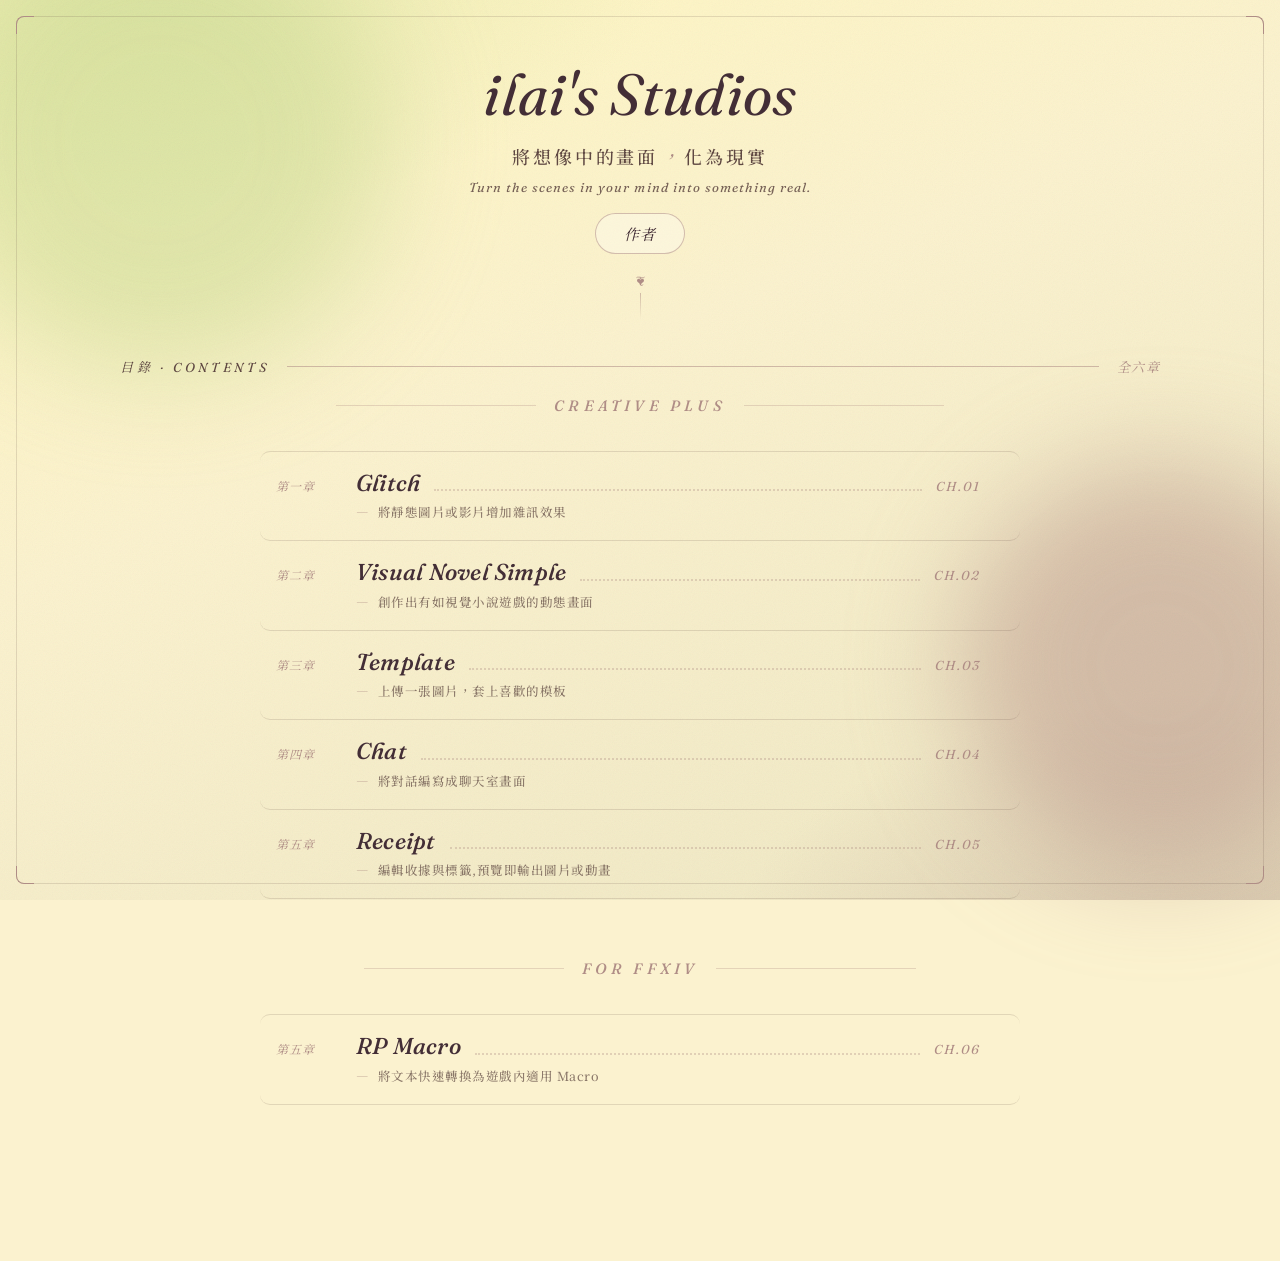
==== commit 785a7452: "新增 Receipt 工具 + 全 studio 統一 SVG 圖示 Receipt(收據/標籤,從 templates 移出為獨立工具): - 淺色霧面風格、純文字↔區塊雙向編輯、備註區塊 - 背景" ====
--- a/index.html
+++ b/index.html
@@ -38,7 +38,7 @@
   <div class="section-label">
     <span class="lbl">目錄 · Contents</span>
     <span class="rule"></span>
-    <span class="count">全五章</span>
+    <span class="count">全六章</span>
   </div>
 
   <nav class="tools" aria-label="工具目錄">
@@ -81,6 +81,15 @@
         </span>
         <span class="toc-note">將對話編寫成聊天室畫面</span>
       </a>
+      <a class="toc-item" href="./receipt/" aria-label="開啟 Receipt - 收據與標籤模板編輯,預覽即輸出">
+        <span class="toc-no">第五章</span>
+        <span class="toc-head">
+          <span class="toc-name">Receipt</span>
+          <span class="toc-dots" aria-hidden="true"></span>
+          <span class="toc-pg">CH.05<span class="toc-arrow" aria-hidden="true">&#8594;</span></span>
+        </span>
+        <span class="toc-note">編輯收據與標籤,預覽即輸出圖片或動畫</span>
+      </a>
     </div>
 
     <h2 class="category-title"><span class="category-line"></span>For FFXIV<span class="category-line"></span></h2>
@@ -90,7 +99,7 @@
         <span class="toc-head">
           <span class="toc-name">RP Macro</span>
           <span class="toc-dots" aria-hidden="true"></span>
-          <span class="toc-pg">CH.05<span class="toc-arrow" aria-hidden="true">&#8594;</span></span>
+          <span class="toc-pg">CH.06<span class="toc-arrow" aria-hidden="true">&#8594;</span></span>
         </span>
         <span class="toc-note">將文本快速轉換為遊戲內適用 Macro</span>
       </a>
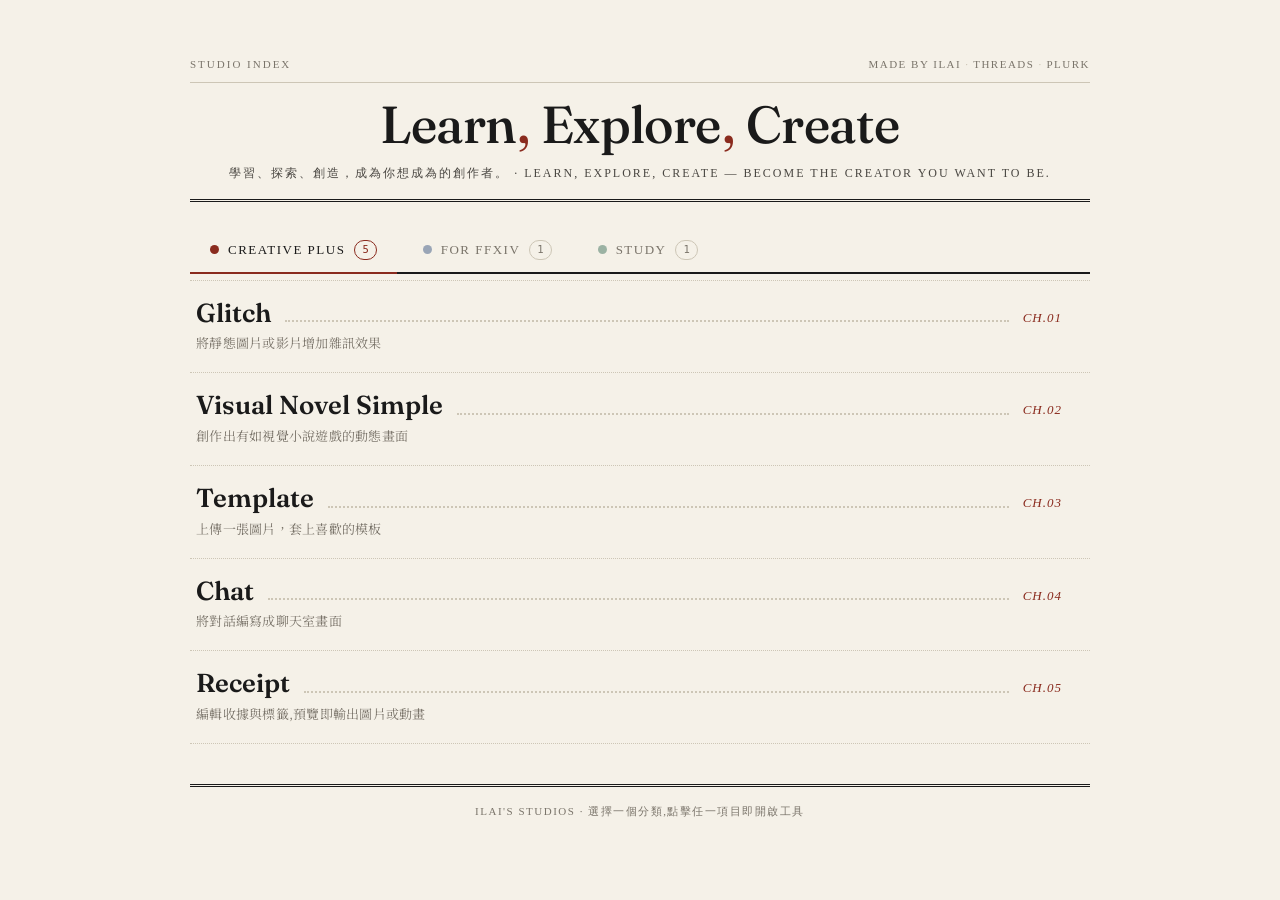
==== commit eed9cabc: "首頁改版報紙紙感 + 新增 Study 分類與藝術書籤頁 - index 全面改扁平紙感編輯風:紙底 + 雙線報頭 + 分類頁籤,移除毛玻璃/色暈/浮動作者鈕 - 分類改頂部彩色圓點頁籤(Creati" ====
--- a/index.html
+++ b/index.html
@@ -3,15 +3,15 @@
 <head>
 <meta charset="UTF-8">
 <meta name="viewport" content="width=device-width, initial-scale=1">
-<title>ilai's Studios</title>
-<meta name="description" content="Tools for FFXIV roleplayers and creators by ilai. Visual Novel, Glitch, RP Macro.">
-<meta property="og:title" content="ilai's Studios">
-<meta property="og:description" content="Tools for FFXIV roleplayers and creators">
+<title>Learn, Explore, Create</title>
+<meta name="description" content="Learn, Explore, Create — 學習、探索、創造，成為你想成為的創作者。ilai's studio index。">
+<meta property="og:title" content="Learn, Explore, Create">
+<meta property="og:description" content="學習、探索、創造，成為你想成為的創作者。">
 <meta property="og:type" content="website">
 <meta property="og:url" content="https://seiran-ilai.github.io/studio/">
 <meta name="twitter:card" content="summary">
-<meta name="twitter:title" content="ilai's Studios">
-<meta name="twitter:description" content="Tools for FFXIV roleplayers and creators">
+<meta name="twitter:title" content="Learn, Explore, Create">
+<meta name="twitter:description" content="學習、探索、創造，成為你想成為的創作者。">
 
 <link rel="preconnect" href="https://fonts.googleapis.com">
 <link rel="preconnect" href="https://fonts.gstatic.com" crossorigin>
@@ -21,111 +21,106 @@
 </head>
 <body>
 
-  <div class="bg" aria-hidden="true"></div>
-  <div class="orb orb-1" aria-hidden="true"></div>
-  <div class="orb orb-2" aria-hidden="true"></div>
+  <div class="paper">
 
-  <div class="frame" aria-hidden="true"><i class="tl"></i><i class="tr"></i><i class="bl"></i><i class="br"></i></div>
+    <header class="masthead">
+      <div class="over">
+        <span class="over-label">Studio Index</span>
+        <span class="byline">
+          <span class="byline-by">Made by ilai</span>
+          <a class="byline-link" href="https://www.threads.com/@ilai_sei" target="_blank" rel="noopener noreferrer">Threads</a>
+          <a class="byline-link" href="https://www.plurk.com/ilai_sei" target="_blank" rel="noopener noreferrer">Plurk</a>
+        </span>
+      </div>
+      <h1 class="mast-title">Learn<span class="c">,</span> Explore<span class="c">,</span> Create</h1>
+      <p class="mast-sub">學習、探索、創造，成為你想成為的創作者。 · Learn, explore, create — become the creator you want to be.</p>
+    </header>
 
-  <header class="hero">
-    <h1 class="hero-title">ilai's&nbsp;Studios</h1>
-    <p class="hero-tagline">將想像中的畫面<span class="sep">，</span>化為現實</p>
-    <p class="hero-sub">Turn the scenes in your mind into something real.</p>
-    <button type="button" class="cl-btn" id="open-author" aria-haspopup="dialog" aria-controls="author-modal">作者</button>
-    <div class="ornament"><span class="dot">&#10086;</span><span class="drop"></span></div>
-  </header>
-
-  <div class="section-label">
-    <span class="lbl">目錄 · Contents</span>
-    <span class="rule"></span>
-    <span class="count">全六章</span>
-  </div>
-
-  <nav class="tools" aria-label="工具目錄">
-
-    <h2 class="category-title"><span class="category-line"></span>Creative Plus<span class="category-line"></span></h2>
-    <div class="toc">
-      <a class="toc-item" href="./glitch/" aria-label="開啟 Glitch - 圖片與影片故障特效工具">
-        <span class="toc-no">第一章</span>
-        <span class="toc-head">
-          <span class="toc-name">Glitch</span>
-          <span class="toc-dots" aria-hidden="true"></span>
-          <span class="toc-pg">CH.01<span class="toc-arrow" aria-hidden="true">&#8594;</span></span>
-        </span>
-        <span class="toc-note">將靜態圖片或影片增加雜訊效果</span>
-      </a>
-      <a class="toc-item" href="./visual-novel-simple/" aria-label="開啟 Visual Novel Simple - 視覺小說快速截圖工具">
-        <span class="toc-no">第二章</span>
-        <span class="toc-head">
-          <span class="toc-name">Visual Novel Simple</span>
-          <span class="toc-dots" aria-hidden="true"></span>
-          <span class="toc-pg">CH.02<span class="toc-arrow" aria-hidden="true">&#8594;</span></span>
-        </span>
-        <span class="toc-note">創作出有如視覺小說遊戲的動態畫面</span>
-      </a>
-      <a class="toc-item" href="./templates/" aria-label="開啟 Template - 上傳圖片或影片套用模板,輸出社群尺寸素材">
-        <span class="toc-no">第三章</span>
-        <span class="toc-head">
-          <span class="toc-name">Template</span>
-          <span class="toc-dots" aria-hidden="true"></span>
-          <span class="toc-pg">CH.03<span class="toc-arrow" aria-hidden="true">&#8594;</span></span>
-        </span>
-        <span class="toc-note">上傳一張圖片，套上喜歡的模板</span>
-      </a>
-      <a class="toc-item" href="./chat/" aria-label="開啟 Chat - 聊天對話截圖與動態輸出工具">
-        <span class="toc-no">第四章</span>
-        <span class="toc-head">
-          <span class="toc-name">Chat</span>
-          <span class="toc-dots" aria-hidden="true"></span>
-          <span class="toc-pg">CH.04<span class="toc-arrow" aria-hidden="true">&#8594;</span></span>
-        </span>
-        <span class="toc-note">將對話編寫成聊天室畫面</span>
-      </a>
-      <a class="toc-item" href="./receipt/" aria-label="開啟 Receipt - 收據與標籤模板編輯,預覽即輸出">
-        <span class="toc-no">第五章</span>
-        <span class="toc-head">
-          <span class="toc-name">Receipt</span>
-          <span class="toc-dots" aria-hidden="true"></span>
-          <span class="toc-pg">CH.05<span class="toc-arrow" aria-hidden="true">&#8594;</span></span>
-        </span>
-        <span class="toc-note">編輯收據與標籤,預覽即輸出圖片或動畫</span>
-      </a>
+    <div class="tabs" role="tablist" aria-label="工具分類">
+      <button class="tab is-active" role="tab" id="tab-creative" aria-controls="panel-creative" aria-selected="true" data-accent="c1">
+        <span class="tab-dot" aria-hidden="true"></span><span class="tab-label">Creative Plus</span><span class="tab-count">5</span>
+      </button>
+      <button class="tab" role="tab" id="tab-ffxiv" aria-controls="panel-ffxiv" aria-selected="false" tabindex="-1" data-accent="c2">
+        <span class="tab-dot" aria-hidden="true"></span><span class="tab-label">For FFXIV</span><span class="tab-count">1</span>
+      </button>
+      <button class="tab" role="tab" id="tab-study" aria-controls="panel-study" aria-selected="false" tabindex="-1" data-accent="c3">
+        <span class="tab-dot" aria-hidden="true"></span><span class="tab-label">Study</span><span class="tab-count">1</span>
+      </button>
     </div>
 
-    <h2 class="category-title"><span class="category-line"></span>For FFXIV<span class="category-line"></span></h2>
-    <div class="toc">
-      <a class="toc-item" href="./macro/" aria-label="開啟 RP Macro - FFXIV 角色扮演巨集編輯工具">
-        <span class="toc-no">第五章</span>
-        <span class="toc-head">
-          <span class="toc-name">RP Macro</span>
-          <span class="toc-dots" aria-hidden="true"></span>
-          <span class="toc-pg">CH.06<span class="toc-arrow" aria-hidden="true">&#8594;</span></span>
-        </span>
-        <span class="toc-note">將文本快速轉換為遊戲內適用 Macro</span>
-      </a>
-    </div>
-
-  </nav>
-
-  <!-- 作者資訊 Modal -->
-  <div id="author-modal" role="dialog" aria-modal="true" aria-labelledby="am-title">
-    <div class="am-backdrop" data-close></div>
-    <div class="am-card">
-      <button type="button" class="am-close" id="close-author" aria-label="關閉">&times;</button>
-      <div class="am-dot" aria-hidden="true">&#10086;</div>
-      <div class="am-title" id="am-title">Made by ilai</div>
-      <div class="am-links">
-        <a class="am-link" href="https://www.threads.com/@ilai_sei" target="_blank" rel="noopener noreferrer" aria-label="作者的 Threads 主帳號 @ilai_sei(新分頁開啟)">
-          <span class="am-plat">Threads (個人 / 工具)</span><span class="am-handle">@ilai_sei</span><span class="am-arrow" aria-hidden="true">&#8594;</span>
+    <div class="panel is-active" role="tabpanel" id="panel-creative" aria-labelledby="tab-creative" data-accent="c1">
+      <div class="entries">
+        <a class="entry" href="./glitch/" aria-label="開啟 Glitch - 圖片與影片故障特效工具">
+          <span class="entry-main">
+            <span class="entry-name">Glitch</span>
+            <span class="entry-dots" aria-hidden="true"></span>
+            <span class="entry-pg">CH.01<span class="entry-arrow" aria-hidden="true">&#8594;</span></span>
+          </span>
+          <span class="entry-note">將靜態圖片或影片增加雜訊效果</span>
         </a>
-        <a class="am-link" href="https://www.threads.com/@ilainosu.ffxiv" target="_blank" rel="noopener noreferrer" aria-label="作者的 FFXIV 創作 Threads 帳號 @ilainosu.ffxiv(新分頁開啟)">
-          <span class="am-plat">Threads (FFXIV 創作)</span><span class="am-handle">@ilainosu.ffxiv</span><span class="am-arrow" aria-hidden="true">&#8594;</span>
+        <a class="entry" href="./visual-novel-simple/" aria-label="開啟 Visual Novel Simple - 視覺小說快速截圖工具">
+          <span class="entry-main">
+            <span class="entry-name">Visual Novel Simple</span>
+            <span class="entry-dots" aria-hidden="true"></span>
+            <span class="entry-pg">CH.02<span class="entry-arrow" aria-hidden="true">&#8594;</span></span>
+          </span>
+          <span class="entry-note">創作出有如視覺小說遊戲的動態畫面</span>
         </a>
-        <a class="am-link" href="https://www.plurk.com/ilai_sei" target="_blank" rel="noopener noreferrer" aria-label="作者的 Plurk 帳號 @ilai_sei(新分頁開啟)">
-          <span class="am-plat">Plurk</span><span class="am-handle">@ilai_sei</span><span class="am-arrow" aria-hidden="true">&#8594;</span>
+        <a class="entry" href="./templates/" aria-label="開啟 Template - 上傳圖片或影片套用模板,輸出社群尺寸素材">
+          <span class="entry-main">
+            <span class="entry-name">Template</span>
+            <span class="entry-dots" aria-hidden="true"></span>
+            <span class="entry-pg">CH.03<span class="entry-arrow" aria-hidden="true">&#8594;</span></span>
+          </span>
+          <span class="entry-note">上傳一張圖片，套上喜歡的模板</span>
+        </a>
+        <a class="entry" href="./chat/" aria-label="開啟 Chat - 聊天對話截圖與動態輸出工具">
+          <span class="entry-main">
+            <span class="entry-name">Chat</span>
+            <span class="entry-dots" aria-hidden="true"></span>
+            <span class="entry-pg">CH.04<span class="entry-arrow" aria-hidden="true">&#8594;</span></span>
+          </span>
+          <span class="entry-note">將對話編寫成聊天室畫面</span>
+        </a>
+        <a class="entry" href="./receipt/" aria-label="開啟 Receipt - 收據與標籤模板編輯,預覽即輸出">
+          <span class="entry-main">
+            <span class="entry-name">Receipt</span>
+            <span class="entry-dots" aria-hidden="true"></span>
+            <span class="entry-pg">CH.05<span class="entry-arrow" aria-hidden="true">&#8594;</span></span>
+          </span>
+          <span class="entry-note">編輯收據與標籤,預覽即輸出圖片或動畫</span>
         </a>
       </div>
     </div>
+
+    <div class="panel" role="tabpanel" id="panel-ffxiv" aria-labelledby="tab-ffxiv" data-accent="c2" hidden>
+      <div class="entries">
+        <a class="entry" href="./macro/" aria-label="開啟 RP Macro - FFXIV 角色扮演巨集編輯工具">
+          <span class="entry-main">
+            <span class="entry-name">RP Macro</span>
+            <span class="entry-dots" aria-hidden="true"></span>
+            <span class="entry-pg">CH.06<span class="entry-arrow" aria-hidden="true">&#8594;</span></span>
+          </span>
+          <span class="entry-note">將文本快速轉換為遊戲內適用 Macro</span>
+        </a>
+      </div>
+    </div>
+
+    <div class="panel" role="tabpanel" id="panel-study" aria-labelledby="tab-study" data-accent="c3" hidden>
+      <div class="entries">
+        <a class="entry" href="./art-design-bookmarks/" aria-label="開啟 Art &amp; Design Reading Room - 藝術與設計常逛書籤">
+          <span class="entry-main">
+            <span class="entry-name">Art &amp; Design Reading Room</span>
+            <span class="entry-dots" aria-hidden="true"></span>
+            <span class="entry-pg">CH.07<span class="entry-arrow" aria-hidden="true">&#8594;</span></span>
+          </span>
+          <span class="entry-note">藝術、設計、文化的常逛媒體書籤集</span>
+        </a>
+      </div>
+    </div>
+
+    <footer class="colophon">ilai's Studios · 選擇一個分類,點擊任一項目即開啟工具</footer>
+
   </div>
 
   <script src="index.js"></script>
--- a/index.css
+++ b/index.css
@@ -1,184 +1,116 @@
 :root {
-  --cream:#fff7c0; --sage:#d4df9e; --plum:#432e36; --brown:#5f4842; --rose:#af8d86;
-  --paper:rgba(255,252,235,0.72); --paper-hover:rgba(255,253,243,0.86);
-  --line:rgba(95,72,66,0.16); --line-strong:rgba(175,141,134,0.55);
-  --font-serif:"Fraunces","Noto Serif TC","Songti TC",Georgia,serif;
+  /* 暖紙米色系（書籤頁同款）*/
+  --paper:#f5f1e8; --paper-2:#efe9dc;
+  --ink:#1a1a1a; --ink-soft:#4a4742; --muted:#7a746a;
+  --rule:#1a1a1a; --hair:#cdc6b6;
+  --accent:#8a2b1e;
+  /* 分類色 */
+  --c1:#8a2b1e; --c2:#2b4a7a; --c3:#2f6650; --c4:#8a5a1e;
+  --font-serif:"Fraunces","Iowan Old Style","Palatino Linotype",Palatino,Georgia,"Noto Serif TC","Songti TC",serif;
   --font-han:"Noto Serif TC","Songti TC","PingFang TC",serif;
+  --font-label:Georgia,"Times New Roman",serif;
   --font-mono:ui-monospace,"SF Mono","JetBrains Mono",Consolas,monospace;
   --ease:cubic-bezier(.22,.61,.36,1);
-  --grain:url("data:image/svg+xml,%3Csvg xmlns='http://www.w3.org/2000/svg' width='180' height='180'%3E%3Cfilter id='n'%3E%3CfeTurbulence type='fractalNoise' baseFrequency='0.9' numOctaves='3' stitchTiles='stitch'/%3E%3C/filter%3E%3Crect width='100%25' height='100%25' filter='url(%23n)'/%3E%3C/svg%3E");
 }
 *{box-sizing:border-box;margin:0;padding:0;}
-html,body{min-height:100vh;color:var(--brown);font-family:var(--font-han);-webkit-font-smoothing:antialiased;text-rendering:optimizeLegibility;}
+html,body{min-height:100vh;}
 body{
-  position:relative;
-  background-color:#fbf2cf;
-  display:flex;flex-direction:column;align-items:center;
-  padding:clamp(40px,6vw,64px) 24px 64px;overflow-x:hidden;
+  background:var(--paper);
+  color:var(--ink);
+  font-family:var(--font-serif);
+  line-height:1.55;
+  -webkit-font-smoothing:antialiased;text-rendering:optimizeLegibility;
+  padding:clamp(32px,5vw,56px) 20px 72px;
 }
-/* 固定背景層（三層漸層，搬離 body 以避免 background-attachment:fixed 的重繪成本） */
-.bg{position:fixed;inset:0;z-index:0;pointer-events:none;
-  background:
-    radial-gradient(ellipse 72% 55% at 10% -8%, rgba(212,223,158,0.55), transparent 60%),
-    radial-gradient(ellipse 64% 50% at 96% 108%, rgba(175,141,134,0.38), transparent 62%),
-    linear-gradient(158deg,#fff7c0 0%,#fbf2cf 42%,#eee7c4 100%);
-}
-/* 背後模糊色暈 */
-.orb{position:fixed;border-radius:50%;filter:blur(56px);z-index:0;pointer-events:none;}
-.orb-1{width:460px;height:460px;background:#c9da92;opacity:.55;top:-90px;left:-70px;}
-.orb-2{width:400px;height:400px;background:#b58f87;opacity:.50;bottom:4%;right:-80px;}
-/* 全頁啞光顆粒 */
-body::after{content:"";position:fixed;inset:0;z-index:1;pointer-events:none;opacity:.06;mix-blend-mode:multiply;background-image:var(--grain);}
+.paper{position:relative;max-width:900px;margin:0 auto;}
 
-/* ===== 視窗線框裝飾 ===== */
-.frame{position:fixed;inset:16px;border:1px solid var(--line);border-radius:8px;z-index:3;pointer-events:none;
-  opacity:0;transition:opacity 1s var(--ease) .2s;}
-.loaded .frame{opacity:1;}
-.frame i{position:absolute;width:18px;height:18px;border:1.5px solid var(--rose);}
-.frame .tl{top:-1px;left:-1px;border-right:0;border-bottom:0;border-radius:8px 0 0 0;}
-.frame .tr{top:-1px;right:-1px;border-left:0;border-bottom:0;border-radius:0 8px 0 0;}
-.frame .bl{bottom:-1px;left:-1px;border-right:0;border-top:0;border-radius:0 0 0 8px;}
-.frame .br{bottom:-1px;right:-1px;border-left:0;border-top:0;border-radius:0 0 8px 0;}
+/* ===== 報頭 Masthead ===== */
+.masthead{text-align:center;border-bottom:3px double var(--rule);padding-bottom:16px;
+  opacity:0;transform:translateY(14px);}
+.loaded .masthead{animation:rise .7s var(--ease) forwards;}
+.masthead .over{display:flex;justify-content:space-between;align-items:baseline;gap:14px;
+  font-family:var(--font-label);font-size:11px;letter-spacing:2px;text-transform:uppercase;color:var(--muted);
+  border-bottom:1px solid var(--hair);padding-bottom:9px;margin-bottom:14px;}
+.over-label{white-space:nowrap;}
+/* 作者 byline：低調攤在報頭細線上 */
+.byline{display:inline-flex;align-items:baseline;gap:12px;letter-spacing:1.5px;flex-wrap:wrap;justify-content:flex-end;}
+.byline-by{color:var(--muted);}
+.byline-link{position:relative;color:var(--muted);text-decoration:none;
+  transition:color .2s var(--ease);}
+.byline-link::before{content:"·";position:absolute;left:-8px;color:var(--hair);}
+.byline-link:hover{color:var(--accent);}
+.byline-link:focus-visible{outline:2px solid var(--accent);outline-offset:2px;border-radius:2px;}
+.mast-title{font-family:var(--font-serif);font-optical-sizing:auto;font-weight:500;font-style:normal;
+  font-size:clamp(30px,5.2vw,52px);line-height:1.06;letter-spacing:-.01em;color:var(--ink);}
+.mast-title .c{color:var(--accent);margin:0 .02em;}
+.mast-sub{font-family:var(--font-label);font-size:12px;letter-spacing:2px;text-transform:uppercase;
+  color:var(--ink-soft);margin-top:12px;}
 
-.hero,.tools,.author{position:relative;z-index:2;}
+/* ===== 分類頁籤 Tabs ===== */
+.tabs{display:flex;flex-wrap:wrap;gap:6px;margin-top:26px;border-bottom:2px solid var(--rule);
+  opacity:0;transform:translateY(14px);}
+.loaded .tabs{animation:rise .7s var(--ease) .08s forwards;}
+.tab{--ac:var(--c1);display:inline-flex;align-items:center;gap:9px;cursor:pointer;
+  padding:12px 20px;margin-bottom:-2px;border:none;background:transparent;
+  font-family:var(--font-label);font-size:13px;letter-spacing:1.5px;text-transform:uppercase;
+  color:var(--muted);border-bottom:2px solid transparent;
+  transition:color .2s var(--ease),border-color .2s var(--ease);}
+.tab[data-accent="c1"]{--ac:var(--c1);} .tab[data-accent="c2"]{--ac:var(--c2);}
+.tab[data-accent="c3"]{--ac:var(--c3);} .tab[data-accent="c4"]{--ac:var(--c4);}
+.tab-dot{width:9px;height:9px;border-radius:50%;background:var(--ac);opacity:.45;transition:opacity .2s var(--ease);}
+.tab-count{font-family:var(--font-mono);font-size:10.5px;letter-spacing:0;color:var(--muted);
+  border:1px solid var(--hair);border-radius:999px;padding:1px 7px;line-height:1.5;}
+.tab:hover{color:var(--ink-soft);}
+.tab:hover .tab-dot{opacity:.8;}
+.tab.is-active{color:var(--ink);border-bottom-color:var(--ac);}
+.tab.is-active .tab-dot{opacity:1;}
+.tab.is-active .tab-count{color:var(--ac);border-color:var(--ac);}
+.tab:focus-visible{outline:2px solid var(--ac);outline-offset:2px;border-radius:4px;}
 
-/* ===== Hero ===== */
-.hero{text-align:center;margin-bottom:18px;max-width:760px;opacity:0;transform:translateY(20px);}
-.loaded .hero{animation:rise .8s var(--ease) 0s forwards;}
-.hero-title{font-family:var(--font-serif);font-optical-sizing:auto;font-weight:400;font-style:italic;
-  font-size:clamp(38px,5.4vw,58px);line-height:1.05;color:var(--plum);letter-spacing:.005em;}
-.hero-tagline{font-family:var(--font-han);font-weight:500;font-size:clamp(15px,1.7vw,18px);color:var(--brown);
-  margin-top:18px;letter-spacing:.16em;}
-.hero-tagline .sep{color:var(--rose);margin:0 .15em;font-style:italic;}
-.hero-sub{font-family:var(--font-serif);font-style:italic;font-size:13px;color:var(--brown);opacity:.85;margin-top:10px;letter-spacing:.08em;}
-.ornament{margin:18px auto 0;display:flex;flex-direction:column;align-items:center;gap:0;}
-.ornament .dot{font-size:11px;color:var(--rose);margin-bottom:5px;}
-.ornament .drop{width:1px;height:26px;background:linear-gradient(var(--line-strong),transparent);}
+/* ===== 面板 / 工具清單 ===== */
+.panel{padding-top:6px;}
+.panel[hidden]{display:none;}
+.panel[data-accent="c1"]{--ac:var(--c1);} .panel[data-accent="c2"]{--ac:var(--c2);}
+.panel[data-accent="c3"]{--ac:var(--c3);} .panel[data-accent="c4"]{--ac:var(--c4);}
+.entries{display:flex;flex-direction:column;}
+.entry{display:block;text-decoration:none;color:var(--ink);padding:18px 6px;
+  border-bottom:1px dotted var(--hair);
+  animation:fade .45s var(--ease) both;}
+.entry:first-child{border-top:1px dotted var(--hair);}
+.entry:nth-child(1){animation-delay:.02s;} .entry:nth-child(2){animation-delay:.07s;}
+.entry:nth-child(3){animation-delay:.12s;} .entry:nth-child(4){animation-delay:.17s;}
+.entry:nth-child(5){animation-delay:.22s;}
+.entry-main{display:flex;align-items:baseline;gap:14px;}
+.entry-name{font-family:var(--font-serif);font-optical-sizing:auto;font-weight:600;
+  font-size:clamp(20px,2.6vw,26px);line-height:1.15;color:var(--ink);white-space:nowrap;
+  transition:color .2s var(--ease);}
+.entry:hover .entry-name{color:var(--ac);}
+.entry-dots{flex:1;min-width:20px;border-bottom:2px dotted var(--hair);align-self:flex-end;transform:translateY(-6px);}
+.entry-pg{display:inline-flex;align-items:center;gap:8px;font-family:var(--font-label);font-style:italic;
+  font-size:13px;letter-spacing:1px;color:var(--ac);white-space:nowrap;}
+.entry-arrow{opacity:0;transform:translateX(-5px);transition:opacity .2s var(--ease),transform .2s var(--ease);}
+.entry:hover .entry-arrow{opacity:1;transform:translateX(0);}
+.entry-note{display:block;margin-top:5px;font-family:var(--font-han);font-size:13px;line-height:1.6;
+  color:var(--muted);letter-spacing:.02em;}
 
-/* ===== Section label（線條 + 編號）===== */
-.section-label{width:100%;max-width:1040px;display:flex;align-items:center;gap:18px;margin:20px 0 14px;
-  opacity:0;transform:translateY(20px);}
-.loaded .section-label{animation:rise .8s var(--ease) .08s forwards;}
-.section-label .lbl{font-family:var(--font-serif);font-style:italic;font-size:13px;letter-spacing:.28em;
-  text-transform:uppercase;color:var(--brown);white-space:nowrap;}
-.section-label .rule{flex:1;height:1px;background:var(--line-strong);}
-.section-label .count{font-family:var(--font-serif);font-style:italic;font-size:13px;color:var(--rose);letter-spacing:.1em;}
-
-/* ===== Tool list = 書籍目錄 ===== */
-.tools{display:block;width:100%;max-width:760px;margin-bottom:92px;}
-/* 分類標題（與卡片內「第 X 章」標籤同風格：襯線斜體大寫 + 兩側細線） */
-.category-title{display:flex;align-items:center;justify-content:center;gap:18px;
-  margin:60px 0 36px;font-family:var(--font-serif);font-style:italic;font-weight:500;
-  font-size:15px;letter-spacing:.28em;text-transform:uppercase;color:var(--rose);
-  opacity:0;transform:translateY(18px);}
-.category-title:first-of-type{margin-top:6px;}
-.loaded .category-title{animation:rise .8s var(--ease) forwards;}
-.loaded .category-title:first-of-type{animation-delay:.12s;}
-.loaded .category-title:nth-of-type(2){animation-delay:.34s;}
-.category-line{flex:1;height:1px;background:var(--line-strong);opacity:.55;max-width:200px;}
-/* 目錄列：單欄、由上而下;每列一章 */
-.toc{display:flex;flex-direction:column;}
-.toc-item{position:relative;display:grid;grid-template-columns:62px 1fr;align-items:baseline;column-gap:18px;row-gap:6px;
-  padding:18px 16px;text-decoration:none;color:var(--brown);border-bottom:1px solid var(--line);border-radius:10px;
-  opacity:0;transform:translateY(16px);
-  transition:background .3s var(--ease),padding-left .3s var(--ease),box-shadow .3s var(--ease);}
-.toc-item:first-child{border-top:1px solid var(--line);}
-.loaded .toc-item{animation:rise .8s var(--ease) forwards;}
-.loaded .toc-item:nth-child(1){animation-delay:.16s;}
-.loaded .toc-item:nth-child(2){animation-delay:.22s;}
-.loaded .toc-item:nth-child(3){animation-delay:.28s;}
-.loaded .toc-item:nth-child(4){animation-delay:.34s;}
-.toc-item:hover{background:var(--paper);padding-left:26px;box-shadow:0 1px 0 rgba(255,255,255,.6) inset;}
-.toc-item:active{background:var(--paper-hover);}
-.toc-item:focus-visible{outline:2px solid var(--rose);outline-offset:3px;}
-/* 章次標籤 */
-.toc-no{font-family:var(--font-serif);font-style:italic;font-size:12px;letter-spacing:.1em;color:var(--rose);white-space:nowrap;}
-/* 章名 ····· 頁碼(目錄引導點線) */
-.toc-head{display:flex;align-items:baseline;gap:14px;min-width:0;}
-.toc-name{font-family:var(--font-serif);font-optical-sizing:auto;font-style:italic;font-weight:500;font-size:23px;
-  line-height:1.15;color:var(--plum);letter-spacing:.01em;white-space:nowrap;transition:color .25s var(--ease);}
-.toc-item:hover .toc-name{color:var(--brown);}
-.toc-dots{flex:1;align-self:flex-end;min-width:24px;border-bottom:2px dotted var(--line-strong);opacity:.6;transform:translateY(-5px);
-  transition:opacity .25s var(--ease);}
-.toc-item:hover .toc-dots{opacity:.9;}
-.toc-pg{display:inline-flex;align-items:center;gap:8px;font-family:var(--font-serif);font-style:italic;font-size:13px;
-  letter-spacing:.16em;color:var(--rose);white-space:nowrap;}
-.toc-arrow{opacity:0;transform:translateX(-5px);color:var(--plum);transition:opacity .25s var(--ease),transform .25s var(--ease);}
-.toc-item:hover .toc-arrow{opacity:1;transform:translateX(0);}
-/* 小字說明 */
-.toc-note{grid-column:2;font-family:var(--font-han);font-weight:500;font-size:12.5px;line-height:1.6;color:var(--brown);
-  letter-spacing:.04em;opacity:.72;}
-.toc-note::before{content:"—";margin-right:8px;color:var(--rose);}
-
-/* ===== Author 面板 ===== */
-.author{width:100%;max-width:560px;padding:46px 44px 38px;text-align:center;background:rgba(255,252,235,0.62);
-  backdrop-filter:blur(20px) saturate(1.3);-webkit-backdrop-filter:blur(20px) saturate(1.3);
-  border:1px solid var(--line);border-radius:20px;
-  box-shadow:0 1px 0 rgba(255,255,255,.7) inset,0 28px 64px -32px rgba(67,46,54,.5);
-  overflow:hidden;opacity:0;transform:translateY(22px);}
-.loaded .author{animation:rise .8s var(--ease) .46s forwards;}
-.author::after{content:"";position:absolute;inset:0;border-radius:inherit;pointer-events:none;background-image:var(--grain);opacity:.05;mix-blend-mode:multiply;}
-/* 奧付・版權頁 Colophon */
-.cl-dot{font-size:12px;color:var(--rose);}
-.cl-lbl{font-family:var(--font-serif);font-style:italic;font-size:12px;letter-spacing:.28em;text-transform:uppercase;color:var(--rose);margin:8px 0 16px;}
-.cl-frame{border-top:1px solid var(--line-strong);border-bottom:1px solid var(--line-strong);padding:22px 0;margin-bottom:24px;}
-.cl-title{font-family:var(--font-serif);font-optical-sizing:auto;font-style:italic;font-weight:500;font-size:30px;color:var(--plum);letter-spacing:.01em;}
-/* 顯示作者資訊按鈕 */
-.cl-btn{display:inline-flex;align-items:center;gap:10px;margin-top:18px;padding:9px 28px;cursor:pointer;
-  font-family:var(--font-serif);font-style:italic;font-size:15px;letter-spacing:.04em;color:var(--plum);
-  background:rgba(255,255,255,.3);border:1px solid var(--line-strong);border-radius:999px;
-  transition:background .2s var(--ease),transform .2s var(--ease),box-shadow .2s var(--ease);}
-.cl-btn:hover{background:rgba(255,255,255,.55);transform:translateY(-2px);box-shadow:0 10px 24px -14px rgba(67,46,54,.5);}
-.cl-btn:active{transform:translateY(0) scale(.98);}
-.cl-btn:focus-visible{outline:2px solid var(--rose);outline-offset:3px;}
-.cl-btn .ic{font-size:14px;color:var(--rose);transition:transform .2s var(--ease);}
-.cl-btn:hover .ic{transform:translateX(3px);}
-.author-msg{font-family:var(--font-serif);font-style:italic;font-size:14px;color:var(--brown);line-height:2;letter-spacing:.02em;}
-
-/* ===== 作者資訊 Modal ===== */
-#author-modal{position:fixed;inset:0;z-index:40;display:flex;align-items:center;justify-content:center;padding:24px;
-  opacity:0;visibility:hidden;transition:opacity .3s var(--ease),visibility .3s var(--ease);}
-#author-modal.open{opacity:1;visibility:visible;}
-.am-backdrop{position:absolute;inset:0;background:rgba(50,34,40,.34);backdrop-filter:blur(4px);-webkit-backdrop-filter:blur(4px);}
-.am-card{position:relative;width:100%;max-width:440px;padding:40px 38px 34px;text-align:center;
-  background:rgba(255,253,243,.82);backdrop-filter:blur(24px) saturate(1.3);-webkit-backdrop-filter:blur(24px) saturate(1.3);
-  border:1px solid var(--line-strong);border-radius:20px;
-  box-shadow:0 1px 0 rgba(255,255,255,.8) inset,0 40px 90px -40px rgba(67,46,54,.6);
-  transform:translateY(16px) scale(.97);transition:transform .35s var(--ease);overflow:hidden;}
-#author-modal.open .am-card{transform:translateY(0) scale(1);}
-.am-card::after{content:"";position:absolute;inset:0;border-radius:inherit;pointer-events:none;background-image:var(--grain);opacity:.05;mix-blend-mode:multiply;}
-.am-close{position:absolute;top:14px;right:16px;width:32px;height:32px;display:flex;align-items:center;justify-content:center;
-  cursor:pointer;border:none;background:transparent;color:var(--rose);font-size:20px;line-height:1;border-radius:50%;transition:background .2s,color .2s;}
-.am-close:hover{background:rgba(175,141,134,.18);color:var(--plum);}
-.am-close:focus-visible{outline:2px solid var(--rose);outline-offset:2px;}
-.am-dot{font-size:12px;color:var(--rose);}
-.am-title{font-family:var(--font-serif);font-style:italic;font-weight:500;font-size:26px;color:var(--plum);margin:6px 0 22px;letter-spacing:.03em;}
-.am-links{display:flex;flex-direction:column;}
-.am-link{display:grid;grid-template-columns:minmax(130px,max-content) 1fr auto;align-items:center;gap:14px;width:100%;
-  padding:15px 14px;border-bottom:1px solid var(--line);color:var(--brown);text-decoration:none;font-size:14px;border-radius:8px;
-  transition:background .2s var(--ease),padding-left .2s var(--ease);}
-.am-link:first-child{border-top:1px solid var(--line);}
-.am-link:hover{background:rgba(255,255,255,.5);padding-left:20px;}
-.am-link:focus-visible{outline:2px solid var(--rose);outline-offset:2px;}
-.am-plat{font-family:var(--font-han);color:var(--plum);font-weight:600;letter-spacing:.04em;text-align:left;white-space:nowrap;}
-.am-handle{font-family:var(--font-mono);font-size:12.5px;color:var(--rose);text-align:left;}
-.am-arrow{color:var(--rose);font-size:14px;transition:transform .18s var(--ease);}
-.am-link:hover .am-arrow{transform:translateX(4px);color:var(--plum);}
+/* ===== 頁尾 ===== */
+.colophon{margin-top:40px;padding-top:16px;border-top:3px double var(--rule);text-align:center;
+  font-family:var(--font-label);font-size:11px;letter-spacing:1.5px;text-transform:uppercase;color:var(--muted);}
 
 @keyframes rise{to{opacity:1;transform:translateY(0);}}
+@keyframes fade{from{opacity:0;transform:translateY(8px);}to{opacity:1;transform:translateY(0);}}
 
 @media (prefers-reduced-motion:reduce){
-  .hero,.toc-item,.author,.section-label,.category-title{animation:none!important;opacity:1!important;transform:none!important;}
-  .frame{opacity:1;}
+  .masthead,.tabs,.entry{animation:none!important;opacity:1!important;transform:none!important;}
 }
 
 /* ===== 響應式 ===== */
 @media (max-width:600px){
-  .toc-item{grid-template-columns:1fr;row-gap:7px;padding:16px 12px;}
-  .toc-item:hover{padding-left:16px;}
-  .toc-name{font-size:20px;white-space:normal;}
-  .toc-dots{display:none;}
-  .toc-pg{margin-left:auto;}
-  .toc-note{grid-column:1;}
-  .author{padding:36px 24px 30px;}
+  .masthead .over{flex-direction:column;align-items:center;gap:8px;}
+  .byline{justify-content:center;gap:14px;}
+  .tabs{gap:2px;}
+  .tab{padding:11px 13px;letter-spacing:1px;}
+  .entry-name{white-space:normal;font-size:19px;}
+  .entry-dots{display:none;}
+  .entry-pg{margin-left:auto;}
 }
